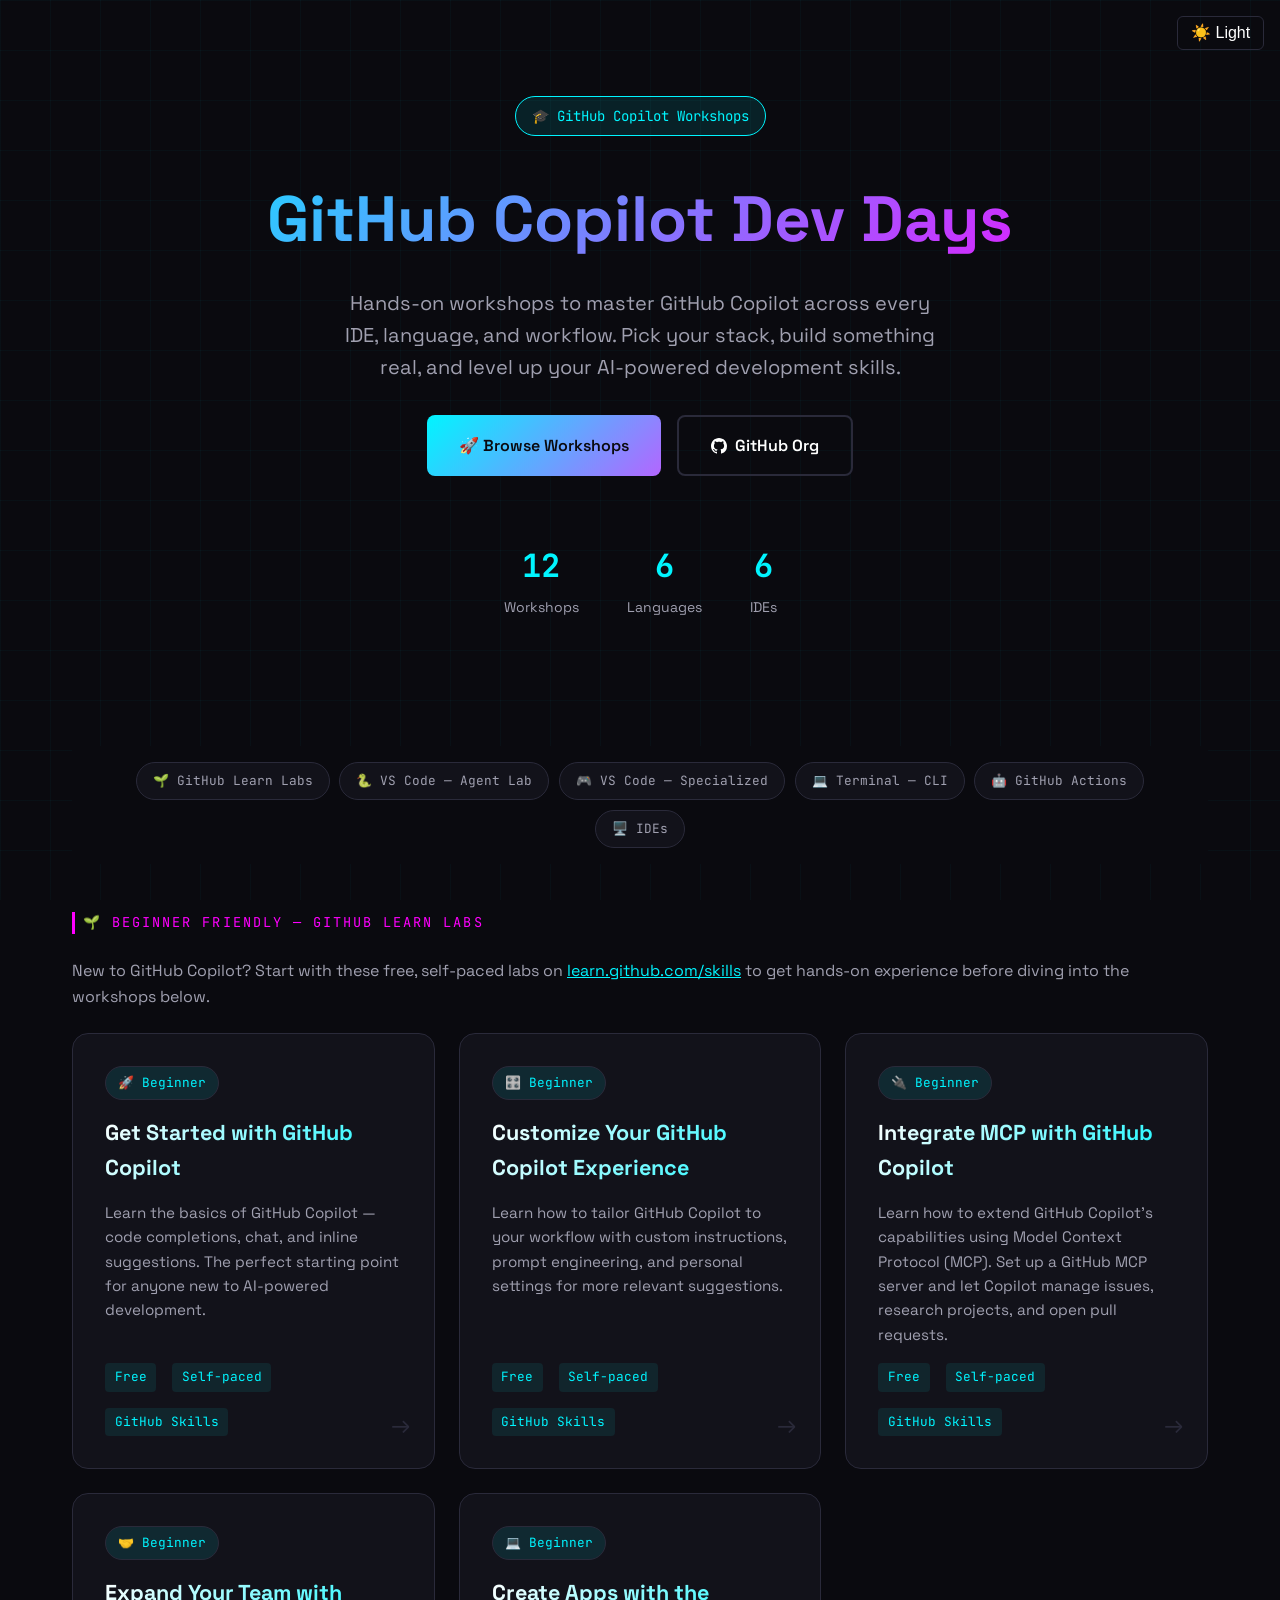
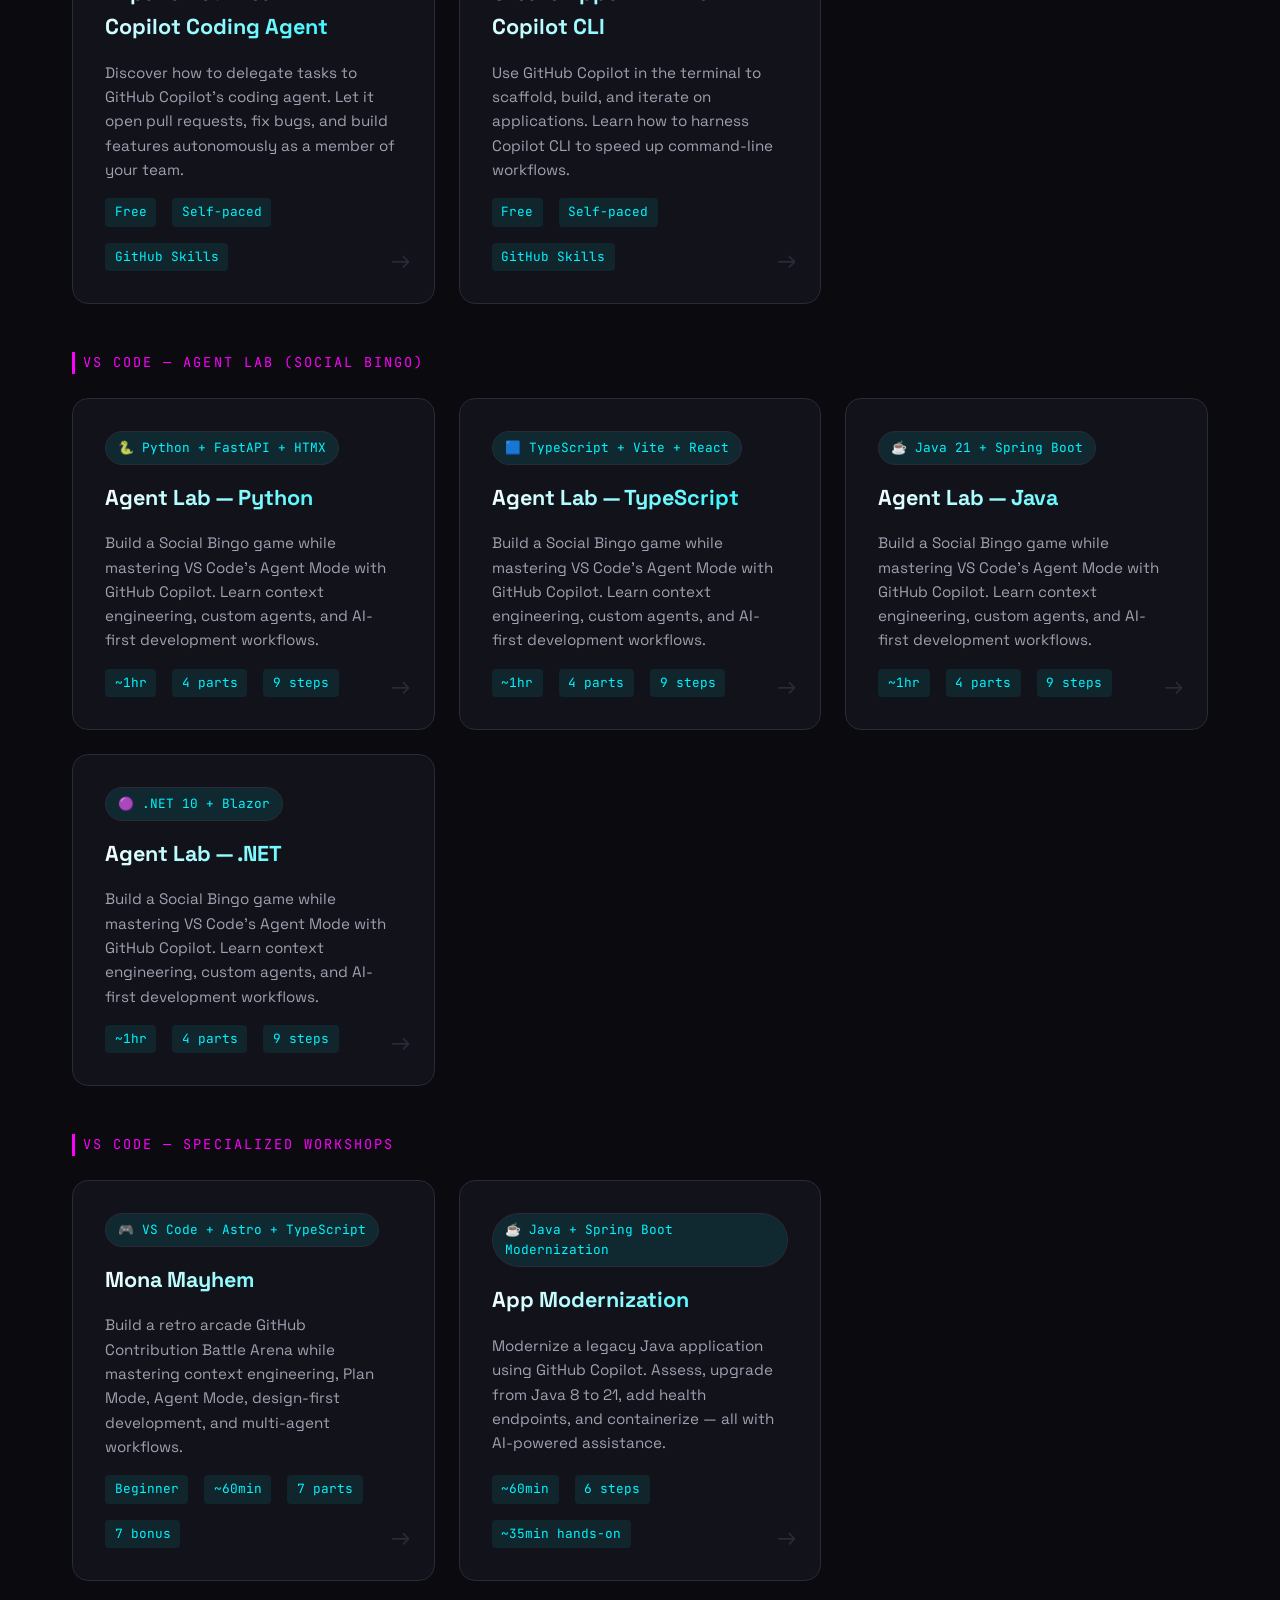
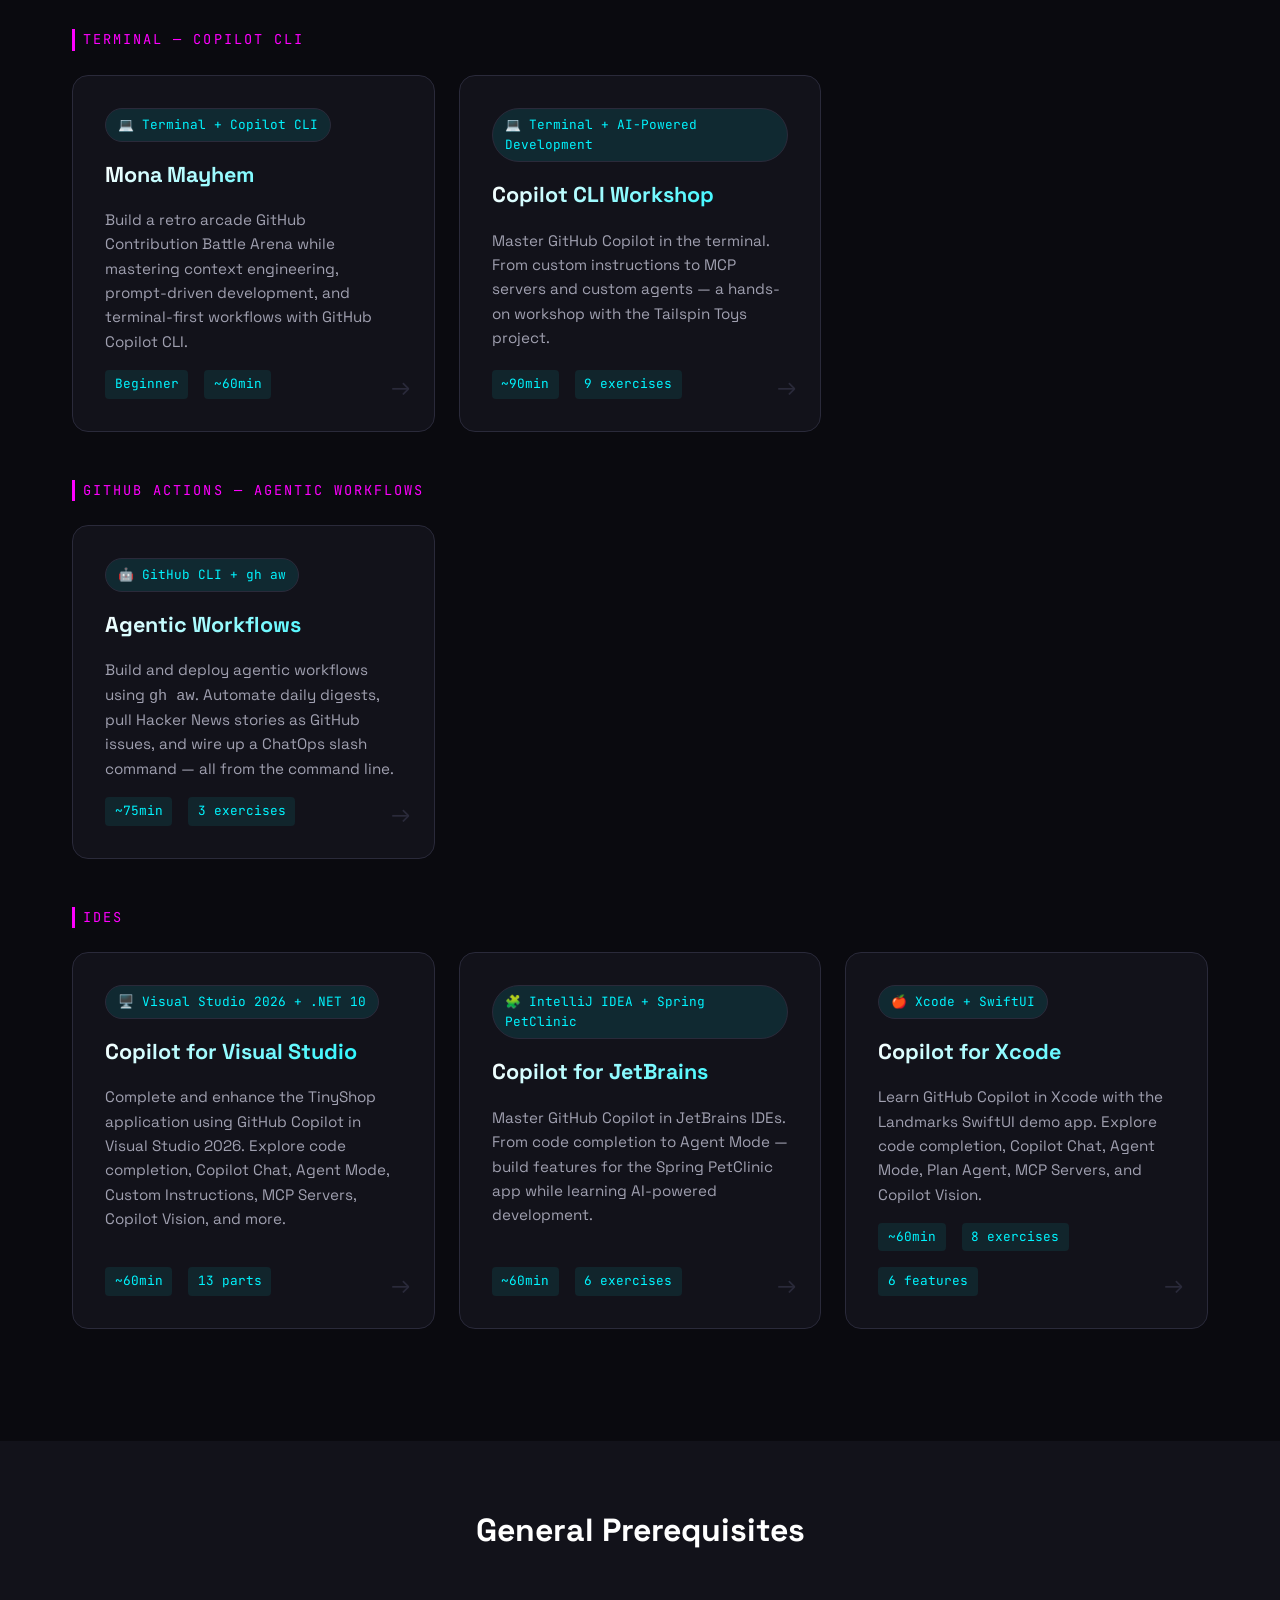
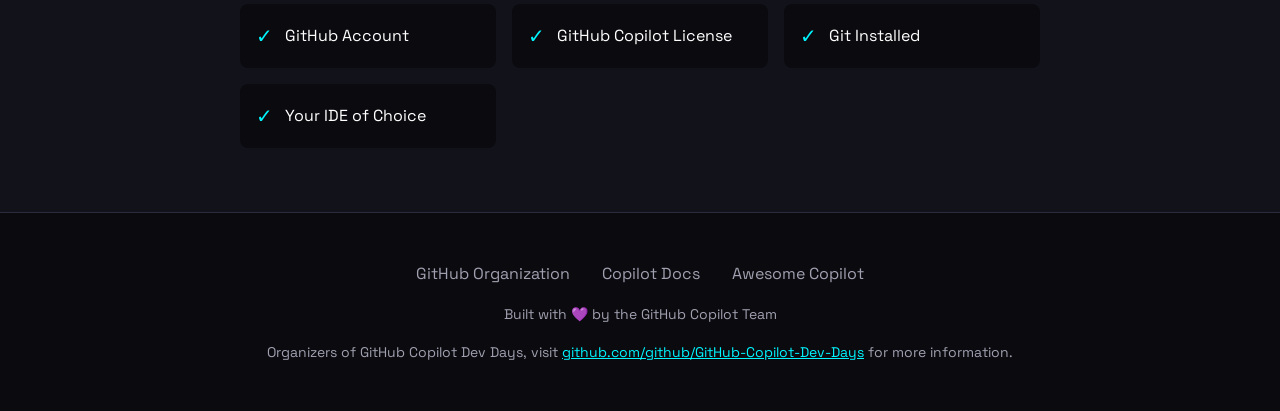
==== index.html @ 046ec4cb "Fix workshop count for Mona Mayhem CLI Co-authored-by: jamesmontemagno <1676321+jamesmontemagno@user" ====
<!DOCTYPE html>
<html lang="en">
<head>
    <!-- Google tag (gtag.js) -->
    <script async src="https://www.googletagmanager.com/gtag/js?id=G-LSC44NDPLQ"></script>
    <script>
      window.dataLayer = window.dataLayer || [];
      function gtag(){dataLayer.push(arguments);}
      gtag('js', new Date());
      gtag('config', 'G-LSC44NDPLQ');
    </script>
    <meta charset="UTF-8">
    <meta name="viewport" content="width=device-width, initial-scale=1.0">
    <title>GitHub Copilot Dev Days</title>
    <link rel="preconnect" href="https://fonts.googleapis.com">
    <link href="https://fonts.googleapis.com/css2?family=Space+Grotesk:wght@400;500;600;700&family=JetBrains+Mono:wght@400;600&display=swap" rel="stylesheet">
    <link rel="stylesheet" href="styles.css">
    <link rel="stylesheet" href="light-theme.css">
    <script src="theme-toggle.js"></script>
    <style>
        .workshop-grid { display: grid; grid-template-columns: repeat(auto-fill, minmax(340px, 1fr)); gap: 1.5rem; max-width: 1200px; margin: 0 auto; }
        .workshop-card { background: var(--bg-card); border: 1px solid var(--border-color); border-radius: 16px; padding: 2rem; text-decoration: none; color: inherit; transition: all 0.3s ease; display: flex; flex-direction: column; gap: 1rem; position: relative; overflow: hidden; }
        .workshop-card:hover { border-color: var(--neon-magenta); transform: translateY(-6px); box-shadow: 0 20px 60px rgba(255,0,255,0.15); }
        .workshop-card::before { content: ''; position: absolute; top: 0; left: 0; right: 0; height: 3px; background: linear-gradient(90deg, var(--neon-cyan), var(--neon-magenta)); opacity: 0; transition: opacity 0.3s ease; }
        .workshop-card:hover::before { opacity: 1; }
        .card-badge { display: inline-block; padding: 0.35rem 0.75rem; background: rgba(0,245,255,0.1); border: 1px solid var(--border-color); border-radius: 50px; font-size: 0.8rem; color: var(--neon-cyan); font-family: 'JetBrains Mono', monospace; width: fit-content; }
        .card-title { font-size: 1.35rem; font-weight: 700; background: linear-gradient(135deg, var(--text-primary), var(--neon-cyan)); -webkit-background-clip: text; -webkit-text-fill-color: transparent; background-clip: text; }
        .card-desc { color: var(--text-secondary); font-size: 0.95rem; line-height: 1.6; flex: 1; }
        .card-meta { display: flex; gap: 1rem; flex-wrap: wrap; margin-top: auto; }
        .card-tag { font-family: 'JetBrains Mono', monospace; font-size: 0.8rem; color: var(--neon-cyan); padding: 0.25rem 0.6rem; background: rgba(0,245,255,0.08); border-radius: 4px; }
        .card-arrow { position: absolute; bottom: 1.5rem; right: 1.5rem; font-size: 1.5rem; color: var(--border-color); transition: all 0.3s ease; }
        .workshop-card:hover .card-arrow { color: var(--neon-magenta); transform: translateX(4px); }
        .section-subtitle { text-align: center; color: var(--text-secondary); max-width: 700px; margin: -1.5rem auto 3rem; font-size: 1.1rem; }
        .category-label { font-size: 0.85rem; text-transform: uppercase; letter-spacing: 0.15em; color: var(--neon-magenta); font-family: 'JetBrains Mono', monospace; margin-bottom: 1.5rem; padding-left: 0.5rem; border-left: 3px solid var(--neon-magenta); }
        .category-section { margin-bottom: 3rem; scroll-margin-top: 5rem; }
        .learn-labs-intro { text-align: left; margin: 0 0 1.5rem; color: var(--text-secondary); font-size: 1rem; line-height: 1.6; }
        .category-nav { display: flex; flex-wrap: wrap; justify-content: center; gap: 0.6rem; max-width: 1200px; margin: 0 auto 3rem; padding: 0 2rem; position: sticky; top: 0; z-index: 100; background: var(--bg-dark); padding-top: 1rem; padding-bottom: 1rem; }
        [data-theme="light"] .category-nav { background: var(--bg-dark); }
        .category-pill { display: inline-flex; align-items: center; gap: 0.4rem; padding: 0.5rem 1rem; background: var(--bg-card); border: 1px solid var(--border-color); border-radius: 50px; color: var(--text-secondary); font-family: 'JetBrains Mono', monospace; font-size: 0.8rem; text-decoration: none; transition: all 0.3s ease; cursor: pointer; white-space: nowrap; }
        .category-pill:hover, .category-pill.active { border-color: var(--neon-cyan); color: var(--neon-cyan); background: rgba(0,245,255,0.08); }
        @media (max-width: 768px) { .category-nav { gap: 0.4rem; } .category-pill { font-size: 0.7rem; padding: 0.4rem 0.75rem; } }
        .org-link { display: inline-flex; align-items: center; gap: 0.5rem; color: var(--text-secondary); text-decoration: none; font-size: 0.9rem; transition: color 0.3s ease; }
        .org-link:hover { color: var(--neon-cyan); }
        .org-link svg { width: 20px; height: 20px; fill: currentColor; }
        @media (max-width: 768px) {
            .workshop-grid { grid-template-columns: 1fr; }
        }
    </style>
</head>
<body>
    <div style="position:fixed;top:1rem;right:1rem;z-index:1000;">
        <button class="theme-toggle" onclick="toggleTheme()">☀️ Light</button>
    </div>

    <section class="hero">
        <div class="container">
            <div class="hero-badge">🎓 GitHub Copilot Workshops</div>
            <h1>GitHub Copilot Dev Days</h1>
            <p class="hero-subtitle">Hands-on workshops to master GitHub Copilot across every IDE, language, and workflow. Pick your stack, build something real, and level up your AI-powered development skills.</p>
            <div class="hero-cta">
                <a href="#workshops" class="btn btn-primary">🚀 Browse Workshops</a>
                <a href="https://github.com/copilot-dev-days" class="btn btn-secondary" target="_blank">
                    <svg width="16" height="16" viewBox="0 0 16 16" fill="currentColor"><path d="M8 0C3.58 0 0 3.58 0 8c0 3.54 2.29 6.53 5.47 7.59.4.07.55-.17.55-.38 0-.19-.01-.82-.01-1.49-2.01.37-2.53-.49-2.69-.94-.09-.23-.48-.94-.82-1.13-.28-.15-.68-.52-.01-.53.63-.01 1.08.58 1.23.82.72 1.21 1.87.87 2.33.66.07-.52.28-.87.51-1.07-1.78-.2-3.64-.89-3.64-3.95 0-.87.31-1.59.82-2.15-.08-.2-.36-1.02.08-2.12 0 0 .67-.21 2.2.82.64-.18 1.32-.27 2-.27.68 0 1.36.09 2 .27 1.53-1.04 2.2-.82 2.2-.82.44 1.1.16 1.92.08 2.12.51.56.82 1.27.82 2.15 0 3.07-1.87 3.75-3.65 3.95.29.25.54.73.54 1.48 0 1.07-.01 1.93-.01 2.2 0 .21.15.46.55.38A8.013 8.013 0 0016 8c0-4.42-3.58-8-8-8z"/></svg>
                    GitHub Org
                </a>
            </div>
            <div class="stats">
                <div class="stat">
                    <div class="stat-value">12</div>
                    <div class="stat-label">Workshops</div>
                </div>
                <div class="stat">
                    <div class="stat-value">6</div>
                    <div class="stat-label">Languages</div>
                </div>
                <div class="stat">
                    <div class="stat-value">6</div>
                    <div class="stat-label">IDEs</div>
                </div>
            </div>
        </div>
    </section>

    <section class="features" id="workshops">
        <div class="container">
            <nav class="category-nav" aria-label="Workshop categories">
                <a href="#cat-learn-labs" class="category-pill">🌱 GitHub Learn Labs</a>
                <a href="#cat-agent-lab" class="category-pill">🐍 VS Code — Agent Lab</a>
                <a href="#cat-specialized" class="category-pill">🎮 VS Code — Specialized</a>
                <a href="#cat-terminal" class="category-pill">💻 Terminal — CLI</a>
                <a href="#cat-actions" class="category-pill">🤖 GitHub Actions</a>
                <a href="#cat-ides" class="category-pill">🖥️ IDEs</a>
            </nav>

            <div class="category-section" id="cat-learn-labs">
                <div class="category-label">🌱 Beginner Friendly — GitHub Learn Labs</div>
                <p class="learn-labs-intro">New to GitHub Copilot? Start with these free, self-paced labs on <a href="https://learn.github.com/skills" target="_blank" style="color:var(--neon-cyan);">learn.github.com/skills</a> to get hands-on experience before diving into the workshops below.</p>
                <div class="workshop-grid">
                    <a href="https://github.com/skills/getting-started-with-github-copilot" class="workshop-card" target="_blank">
                        <span class="card-badge">🚀 Beginner</span>
                        <div class="card-title">Get Started with GitHub Copilot</div>
                        <p class="card-desc">Learn the basics of GitHub Copilot — code completions, chat, and inline suggestions. The perfect starting point for anyone new to AI-powered development.</p>
                        <div class="card-meta">
                            <span class="card-tag">Free</span>
                            <span class="card-tag">Self-paced</span>
                            <span class="card-tag">GitHub Skills</span>
                        </div>
                        <span class="card-arrow">→</span>
                    </a>
                    <a href="https://github.com/skills/customize-your-github-copilot-experience" class="workshop-card" target="_blank">
                        <span class="card-badge">🎛️ Beginner</span>
                        <div class="card-title">Customize Your GitHub Copilot Experience</div>
                        <p class="card-desc">Learn how to tailor GitHub Copilot to your workflow with custom instructions, prompt engineering, and personal settings for more relevant suggestions.</p>
                        <div class="card-meta">
                            <span class="card-tag">Free</span>
                            <span class="card-tag">Self-paced</span>
                            <span class="card-tag">GitHub Skills</span>
                        </div>
                        <span class="card-arrow">→</span>
                    </a>
                    <a href="https://github.com/skills/integrate-mcp-with-copilot" class="workshop-card" target="_blank">
                        <span class="card-badge">🔌 Beginner</span>
                        <div class="card-title">Integrate MCP with GitHub Copilot</div>
                        <p class="card-desc">Learn how to extend GitHub Copilot's capabilities using Model Context Protocol (MCP). Set up a GitHub MCP server and let Copilot manage issues, research projects, and open pull requests.</p>
                        <div class="card-meta">
                            <span class="card-tag">Free</span>
                            <span class="card-tag">Self-paced</span>
                            <span class="card-tag">GitHub Skills</span>
                        </div>
                        <span class="card-arrow">→</span>
                    </a>
                    <a href="https://github.com/skills/expand-your-team-with-copilot" class="workshop-card" target="_blank">
                        <span class="card-badge">🤝 Beginner</span>
                        <div class="card-title">Expand Your Team with Copilot Coding Agent</div>
                        <p class="card-desc">Discover how to delegate tasks to GitHub Copilot's coding agent. Let it open pull requests, fix bugs, and build features autonomously as a member of your team.</p>
                        <div class="card-meta">
                            <span class="card-tag">Free</span>
                            <span class="card-tag">Self-paced</span>
                            <span class="card-tag">GitHub Skills</span>
                        </div>
                        <span class="card-arrow">→</span>
                    </a>
                    <a href="https://github.com/skills/create-applications-with-the-copilot-cli" class="workshop-card" target="_blank">
                        <span class="card-badge">💻 Beginner</span>
                        <div class="card-title">Create Apps with the Copilot CLI</div>
                        <p class="card-desc">Use GitHub Copilot in the terminal to scaffold, build, and iterate on applications. Learn how to harness Copilot CLI to speed up command-line workflows.</p>
                        <div class="card-meta">
                            <span class="card-tag">Free</span>
                            <span class="card-tag">Self-paced</span>
                            <span class="card-tag">GitHub Skills</span>
                        </div>
                        <span class="card-arrow">→</span>
                    </a>
                </div>
            </div>

            <div class="category-section" id="cat-agent-lab">
                <div class="category-label">VS Code — Agent Lab (Social Bingo)</div>
                <div class="workshop-grid">
                    <a href="https://copilot-dev-days.github.io/agent-lab-python/" class="workshop-card">
                        <span class="card-badge">🐍 Python + FastAPI + HTMX</span>
                        <div class="card-title">Agent Lab — Python</div>
                        <p class="card-desc">Build a Social Bingo game while mastering VS Code's Agent Mode with GitHub Copilot. Learn context engineering, custom agents, and AI-first development workflows.</p>
                        <div class="card-meta">
                            <span class="card-tag">~1hr</span>
                            <span class="card-tag">4 parts</span>
                            <span class="card-tag">9 steps</span>
                        </div>
                        <span class="card-arrow">→</span>
                    </a>
                    <a href="https://copilot-dev-days.github.io/agent-lab-typescript/" class="workshop-card">
                        <span class="card-badge">🟦 TypeScript + Vite + React</span>
                        <div class="card-title">Agent Lab — TypeScript</div>
                        <p class="card-desc">Build a Social Bingo game while mastering VS Code's Agent Mode with GitHub Copilot. Learn context engineering, custom agents, and AI-first development workflows.</p>
                        <div class="card-meta">
                            <span class="card-tag">~1hr</span>
                            <span class="card-tag">4 parts</span>
                            <span class="card-tag">9 steps</span>
                        </div>
                        <span class="card-arrow">→</span>
                    </a>
                    <a href="https://copilot-dev-days.github.io/agent-lab-java/" class="workshop-card">
                        <span class="card-badge">☕ Java 21 + Spring Boot</span>
                        <div class="card-title">Agent Lab — Java</div>
                        <p class="card-desc">Build a Social Bingo game while mastering VS Code's Agent Mode with GitHub Copilot. Learn context engineering, custom agents, and AI-first development workflows.</p>
                        <div class="card-meta">
                            <span class="card-tag">~1hr</span>
                            <span class="card-tag">4 parts</span>
                            <span class="card-tag">9 steps</span>
                        </div>
                        <span class="card-arrow">→</span>
                    </a>
                    <a href="https://copilot-dev-days.github.io/agent-lab-dotnet/" class="workshop-card">
                        <span class="card-badge">🟣 .NET 10 + Blazor</span>
                        <div class="card-title">Agent Lab — .NET</div>
                        <p class="card-desc">Build a Social Bingo game while mastering VS Code's Agent Mode with GitHub Copilot. Learn context engineering, custom agents, and AI-first development workflows.</p>
                        <div class="card-meta">
                            <span class="card-tag">~1hr</span>
                            <span class="card-tag">4 parts</span>
                            <span class="card-tag">9 steps</span>
                        </div>
                        <span class="card-arrow">→</span>
                    </a>
                </div>
            </div>

            <div class="category-section" id="cat-specialized">
                <div class="category-label">VS Code — Specialized Workshops</div>
                <div class="workshop-grid">
                    <a href="https://copilot-dev-days.github.io/mona-mayhem/?track=vscode" class="workshop-card">
                        <span class="card-badge">🎮 VS Code + Astro + TypeScript</span>
                        <div class="card-title">Mona Mayhem</div>
                        <p class="card-desc">Build a retro arcade GitHub Contribution Battle Arena while mastering context engineering, Plan Mode, Agent Mode, design-first development, and multi-agent workflows.</p>
                        <div class="card-meta">
                            <span class="card-tag">Beginner</span>
                            <span class="card-tag">~60min</span>
                            <span class="card-tag">7 parts</span>
                            <span class="card-tag">7 bonus</span>
                        </div>
                        <span class="card-arrow">→</span>
                    </a>
                    <a href="https://copilot-dev-days.github.io/appmod-workshop-java/" class="workshop-card">
                        <span class="card-badge">☕ Java + Spring Boot Modernization</span>
                        <div class="card-title">App Modernization</div>
                        <p class="card-desc">Modernize a legacy Java application using GitHub Copilot. Assess, upgrade from Java 8 to 21, add health endpoints, and containerize — all with AI-powered assistance.</p>
                        <div class="card-meta">
                            <span class="card-tag">~60min</span>
                            <span class="card-tag">6 steps</span>
                            <span class="card-tag">~35min hands-on</span>
                        </div>
                        <span class="card-arrow">→</span>
                    </a>
                </div>
            </div>

            <div class="category-section" id="cat-terminal">
                <div class="category-label">Terminal — Copilot CLI</div>
                <div class="workshop-grid">
                    <a href="https://copilot-dev-days.github.io/mona-mayhem/?track=cli" class="workshop-card">
                        <span class="card-badge">💻 Terminal + Copilot CLI</span>
                        <div class="card-title">Mona Mayhem</div>
                        <p class="card-desc">Build a retro arcade GitHub Contribution Battle Arena while mastering context engineering, prompt-driven development, and terminal-first workflows with GitHub Copilot CLI.</p>
                        <div class="card-meta">
                            <span class="card-tag">Beginner</span>
                            <span class="card-tag">~60min</span>
                        </div>
                        <span class="card-arrow">→</span>
                    </a>
                    <a href="https://copilot-dev-days.github.io/tailspin-toys-workshop/" class="workshop-card">
                        <span class="card-badge">💻 Terminal + AI-Powered Development</span>
                        <div class="card-title">Copilot CLI Workshop</div>
                        <p class="card-desc">Master GitHub Copilot in the terminal. From custom instructions to MCP servers and custom agents — a hands-on workshop with the Tailspin Toys project.</p>
                        <div class="card-meta">
                            <span class="card-tag">~90min</span>
                            <span class="card-tag">9 exercises</span>
                        </div>
                        <span class="card-arrow">→</span>
                    </a>
                </div>
            </div>

            <div class="category-section" id="cat-actions">
                <div class="category-label">GitHub Actions — Agentic Workflows</div>
                <div class="workshop-grid">
                    <a href="https://copilot-dev-days.github.io/agentic-workflows-workshop/" class="workshop-card">
                        <span class="card-badge">🤖 GitHub CLI + gh aw</span>
                        <div class="card-title">Agentic Workflows</div>
                        <p class="card-desc">Build and deploy agentic workflows using <code>gh aw</code>. Automate daily digests, pull Hacker News stories as GitHub issues, and wire up a ChatOps slash command — all from the command line.</p>
                        <div class="card-meta">
                            <span class="card-tag">~75min</span>
                            <span class="card-tag">3 exercises</span>
                        </div>
                        <span class="card-arrow">→</span>
                    </a>
                </div>
            </div>

            <div class="category-section" id="cat-ides">
                <div class="category-label">IDEs</div>
                <div class="workshop-grid">
                    <a href="https://dotnet-presentations.github.io/visual-studio-github-copilot-lab/" class="workshop-card">
                        <span class="card-badge">🖥️ Visual Studio 2026 + .NET 10</span>
                        <div class="card-title">Copilot for Visual Studio</div>
                        <p class="card-desc">Complete and enhance the TinyShop application using GitHub Copilot in Visual Studio 2026. Explore code completion, Copilot Chat, Agent Mode, Custom Instructions, MCP Servers, Copilot Vision, and more.</p>
                        <div class="card-meta">
                            <span class="card-tag">~60min</span>
                            <span class="card-tag">13 parts</span>
                        </div>
                        <span class="card-arrow">→</span>
                    </a>
                    <a href="https://copilot-dev-days.github.io/jetbrains-workshop/" class="workshop-card">
                        <span class="card-badge">🧩 IntelliJ IDEA + Spring PetClinic</span>
                        <div class="card-title">Copilot for JetBrains</div>
                        <p class="card-desc">Master GitHub Copilot in JetBrains IDEs. From code completion to Agent Mode — build features for the Spring PetClinic app while learning AI-powered development.</p>
                        <div class="card-meta">
                            <span class="card-tag">~60min</span>
                            <span class="card-tag">6 exercises</span>
                        </div>
                        <span class="card-arrow">→</span>
                    </a>
                    <a href="https://copilot-dev-days.github.io/xcode-workshop/" class="workshop-card">
                        <span class="card-badge">🍎 Xcode + SwiftUI</span>
                        <div class="card-title">Copilot for Xcode</div>
                        <p class="card-desc">Learn GitHub Copilot in Xcode with the Landmarks SwiftUI demo app. Explore code completion, Copilot Chat, Agent Mode, Plan Agent, MCP Servers, and Copilot Vision.</p>
                        <div class="card-meta">
                            <span class="card-tag">~60min</span>
                            <span class="card-tag">8 exercises</span>
                            <span class="card-tag">6 features</span>
                        </div>
                        <span class="card-arrow">→</span>
                    </a>
                </div>
            </div>
        </div>
    </section>

    <section class="prereqs">
        <div class="container">
            <h2 class="section-title">General Prerequisites</h2>
            <div class="prereqs-grid">
                <div class="prereq-item">
                    <span class="prereq-check">✓</span>
                    <span>GitHub Account</span>
                </div>
                <div class="prereq-item">
                    <span class="prereq-check">✓</span>
                    <span>GitHub Copilot License</span>
                </div>
                <div class="prereq-item">
                    <span class="prereq-check">✓</span>
                    <span>Git Installed</span>
                </div>
                <div class="prereq-item">
                    <span class="prereq-check">✓</span>
                    <span>Your IDE of Choice</span>
                </div>
            </div>
        </div>
    </section>

    <footer>
        <div class="container">
            <div class="footer-links">
                <a href="https://github.com/copilot-dev-days" target="_blank">GitHub Organization</a>
                <a href="https://docs.github.com/en/copilot" target="_blank">Copilot Docs</a>
                <a href="https://github.com/github/awesome-copilot" target="_blank">Awesome Copilot</a>
            </div>
            <p class="footer-credit">Built with 💜 by the GitHub Copilot Team</p>
            <p class="footer-credit" style="margin-top: 1rem;">Organizers of GitHub Copilot Dev Days, visit <a href="https://github.com/github/GitHub-Copilot-Dev-Days/" target="_blank" style="color: var(--neon-cyan);">github.com/github/GitHub-Copilot-Dev-Days</a> for more information.</p>
        </div>
    </footer>
    <script>
        document.querySelectorAll('.category-pill').forEach(pill => {
            pill.addEventListener('click', e => {
                e.preventDefault();
                const target = document.querySelector(pill.getAttribute('href'));
                if (target) target.scrollIntoView({ behavior: 'smooth' });
            });
        });
        const pills = document.querySelectorAll('.category-pill');
        const sections = document.querySelectorAll('.category-section[id]');
        window.addEventListener('scroll', () => {
            let current = '';
            sections.forEach(s => { if (window.scrollY >= s.offsetTop - 120) current = s.id; });
            pills.forEach(p => p.classList.toggle('active', p.getAttribute('href') === '#' + current));
        });
    </script>
</body>
</html>
---- styles.css ----
:root {
    --bg-dark: #0a0a0f;
    --bg-card: #12121a;
    --neon-cyan: #00f5ff;
    --neon-magenta: #ff00ff;
    --neon-purple: #b366ff;
    --text-primary: #ffffff;
    --text-secondary: #a0a0b0;
    --border-color: #2a2a3a;
}
* { margin: 0; padding: 0; box-sizing: border-box; }
body { font-family: 'Space Grotesk', sans-serif; background: var(--bg-dark); color: var(--text-primary); line-height: 1.6; min-height: 100vh; }
body::before { content: ''; position: fixed; top: 0; left: 0; width: 100%; height: 100%; background: linear-gradient(90deg, rgba(0,245,255,0.03) 1px, transparent 1px), linear-gradient(rgba(0,245,255,0.03) 1px, transparent 1px); background-size: 50px 50px; pointer-events: none; z-index: -1; }
.container { max-width: 1200px; margin: 0 auto; padding: 0 2rem; }
.hero { padding: 6rem 0 4rem; text-align: center; position: relative; }
.hero-badge { display: inline-block; padding: 0.5rem 1rem; background: rgba(0,245,255,0.1); border: 1px solid var(--neon-cyan); border-radius: 50px; font-size: 0.875rem; color: var(--neon-cyan); margin-bottom: 2rem; font-family: 'JetBrains Mono', monospace; }
.hero h1 { font-size: clamp(2.5rem, 6vw, 4rem); font-weight: 700; margin-bottom: 1rem; background: linear-gradient(135deg, var(--neon-cyan), var(--neon-magenta)); -webkit-background-clip: text; -webkit-text-fill-color: transparent; background-clip: text; }
.hero-subtitle { font-size: 1.25rem; color: var(--text-secondary); max-width: 600px; margin: 0 auto 2rem; }
.hero-cta { display: flex; gap: 1rem; justify-content: center; flex-wrap: wrap; }
.btn { display: inline-flex; align-items: center; gap: 0.5rem; padding: 1rem 2rem; border-radius: 8px; font-weight: 600; text-decoration: none; transition: all 0.3s ease; font-size: 1rem; }
.btn-primary { background: linear-gradient(135deg, var(--neon-cyan), var(--neon-purple)); color: var(--bg-dark); }
.btn-primary:hover { transform: translateY(-2px); box-shadow: 0 10px 40px rgba(0,245,255,0.3); }
.btn-secondary { background: transparent; border: 2px solid var(--border-color); color: var(--text-primary); }
.btn-secondary:hover { border-color: var(--neon-cyan); color: var(--neon-cyan); }
.stats { display: flex; justify-content: center; gap: 3rem; margin-top: 4rem; flex-wrap: wrap; }
.stat { text-align: center; }
.stat-value { font-size: 2rem; font-weight: 700; color: var(--neon-cyan); font-family: 'JetBrains Mono', monospace; }
.stat-label { font-size: 0.875rem; color: var(--text-secondary); margin-top: 0.25rem; }
.features { padding: 4rem 0; }
.section-title { font-size: 2rem; text-align: center; margin-bottom: 3rem; }
.features-grid { display: grid; grid-template-columns: repeat(auto-fit, minmax(280px, 1fr)); gap: 1.5rem; }
.feature-card { background: var(--bg-card); border: 1px solid var(--border-color); border-radius: 12px; padding: 2rem; transition: all 0.3s ease; }
.feature-card:hover { border-color: var(--neon-cyan); transform: translateY(-4px); }
.feature-icon { font-size: 2.5rem; margin-bottom: 1rem; }
.feature-card h3 { font-size: 1.25rem; margin-bottom: 0.5rem; }
.feature-card p { color: var(--text-secondary); font-size: 0.95rem; }
.workshop { padding: 4rem 0; }
.parts-list { display: flex; flex-direction: column; gap: 1rem; max-width: 800px; margin: 0 auto; }
.part-card { display: flex; align-items: center; gap: 1.5rem; background: var(--bg-card); border: 1px solid var(--border-color); border-radius: 12px; padding: 1.5rem; text-decoration: none; color: inherit; transition: all 0.3s ease; }
.part-card:hover { border-color: var(--neon-magenta); background: rgba(255,0,255,0.05); }
.part-number { width: 50px; height: 50px; display: flex; align-items: center; justify-content: center; background: linear-gradient(135deg, var(--neon-cyan), var(--neon-magenta)); border-radius: 12px; font-weight: 700; font-size: 1.25rem; color: var(--bg-dark); flex-shrink: 0; }
.part-content { flex: 1; }
.part-content h3 { font-size: 1.1rem; margin-bottom: 0.25rem; }
.part-content p { color: var(--text-secondary); font-size: 0.9rem; }
.part-time { font-family: 'JetBrains Mono', monospace; font-size: 0.875rem; color: var(--neon-cyan); padding: 0.25rem 0.75rem; background: rgba(0,245,255,0.1); border-radius: 50px; }
.prereqs { padding: 4rem 0; background: var(--bg-card); }
.prereqs-grid { display: grid; grid-template-columns: repeat(auto-fit, minmax(200px, 1fr)); gap: 1rem; max-width: 800px; margin: 0 auto; }
.prereq-item { display: flex; align-items: center; gap: 0.75rem; padding: 1rem; background: var(--bg-dark); border-radius: 8px; }
.prereq-check { color: var(--neon-cyan); font-size: 1.25rem; }
footer { padding: 3rem 0; text-align: center; border-top: 1px solid var(--border-color); }
.footer-links { display: flex; justify-content: center; gap: 2rem; margin-bottom: 1rem; flex-wrap: wrap; }
.footer-links a { color: var(--text-secondary); text-decoration: none; transition: color 0.3s ease; }
.footer-links a:hover { color: var(--neon-cyan); }
.footer-credit { color: var(--text-secondary); font-size: 0.875rem; }
@media (max-width: 768px) {
    .hero { padding: 4rem 0 3rem; }
    .stats { gap: 2rem; }
    .part-card { flex-direction: column; text-align: center; }
    .part-time { margin-top: 0.5rem; }
}
---- light-theme.css ----
html[data-theme="light"] {
    --bg-dark: #f5f5f7;
    --bg-card: #ffffff;
    --bg-code: #f0f0f5;
    --neon-cyan: #0077b6;
    --neon-magenta: #c2185b;
    --neon-purple: #7b1fa2;
    --text-primary: #1a1a2e;
    --text-secondary: #555570;
    --border-color: #d0d0dd;
    --success-green: #2e7d32;
    --warning-yellow: #f9a825;
}

html[data-theme="light"] body::before {
    background: linear-gradient(90deg, rgba(0,119,182,0.05) 1px, transparent 1px),
                linear-gradient(rgba(0,119,182,0.05) 1px, transparent 1px);
}

html[data-theme="light"] .hero::before {
    background: radial-gradient(ellipse at 50% 0%, rgba(0,119,182,0.15), transparent 70%);
}

html[data-theme="light"] .header {
    background: rgba(245,245,247,0.95);
}

html[data-theme="light"] code,
html[data-theme="light"] pre {
    background: var(--bg-code);
    color: #1a1a2e;
}

html[data-theme="light"] .btn-secondary {
    border-color: var(--border-color);
    color: var(--text-primary);
}

html[data-theme="light"] .btn-secondary:hover {
    background: rgba(0,119,182,0.1);
    border-color: var(--neon-cyan);
}

html[data-theme="light"] .card {
    box-shadow: 0 2px 8px rgba(0,0,0,0.08);
}

.theme-toggle {
    background: none;
    border: 1px solid var(--border-color);
    color: var(--text-primary);
    cursor: pointer;
    padding: 0.4rem 0.8rem;
    border-radius: 6px;
    font-size: 1rem;
    transition: all 0.3s ease;
    display: inline-flex;
    align-items: center;
    gap: 0.4rem;
}

.theme-toggle:hover {
    border-color: var(--neon-cyan);
    color: var(--neon-cyan);
}
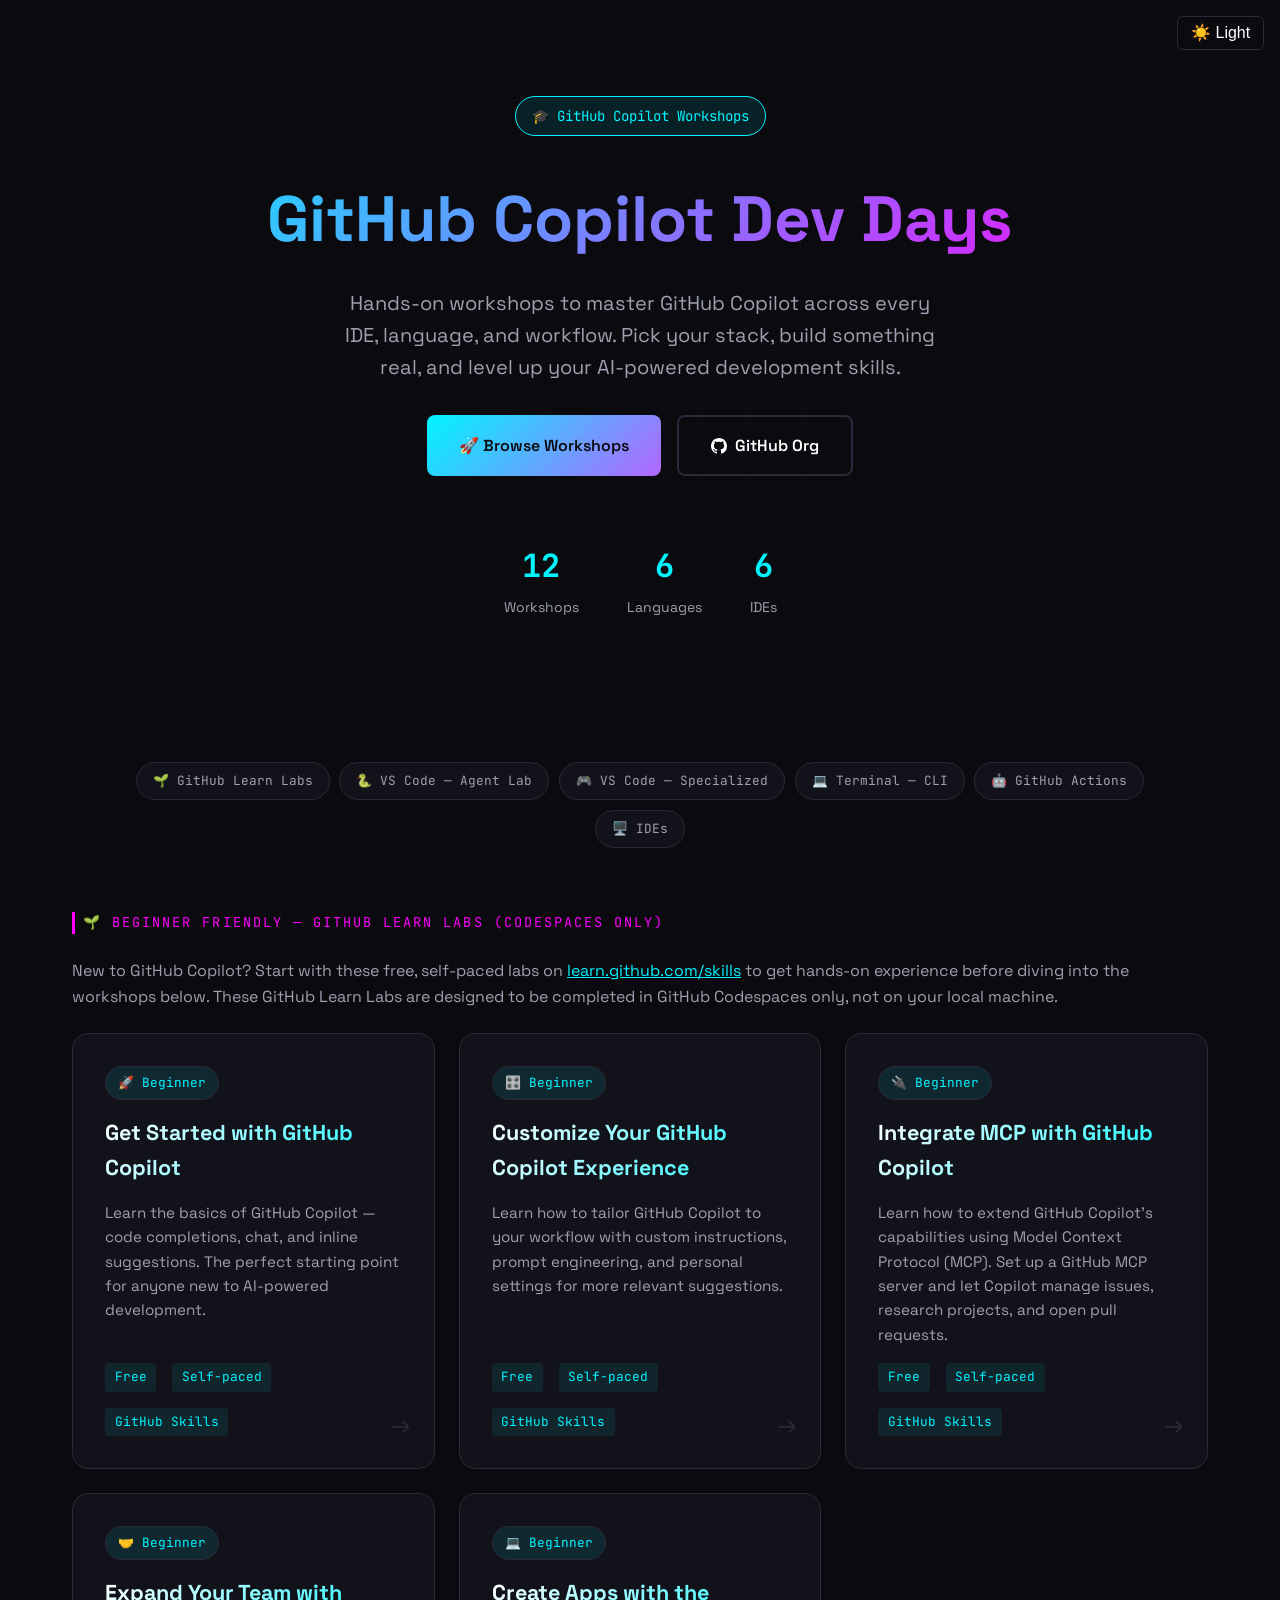
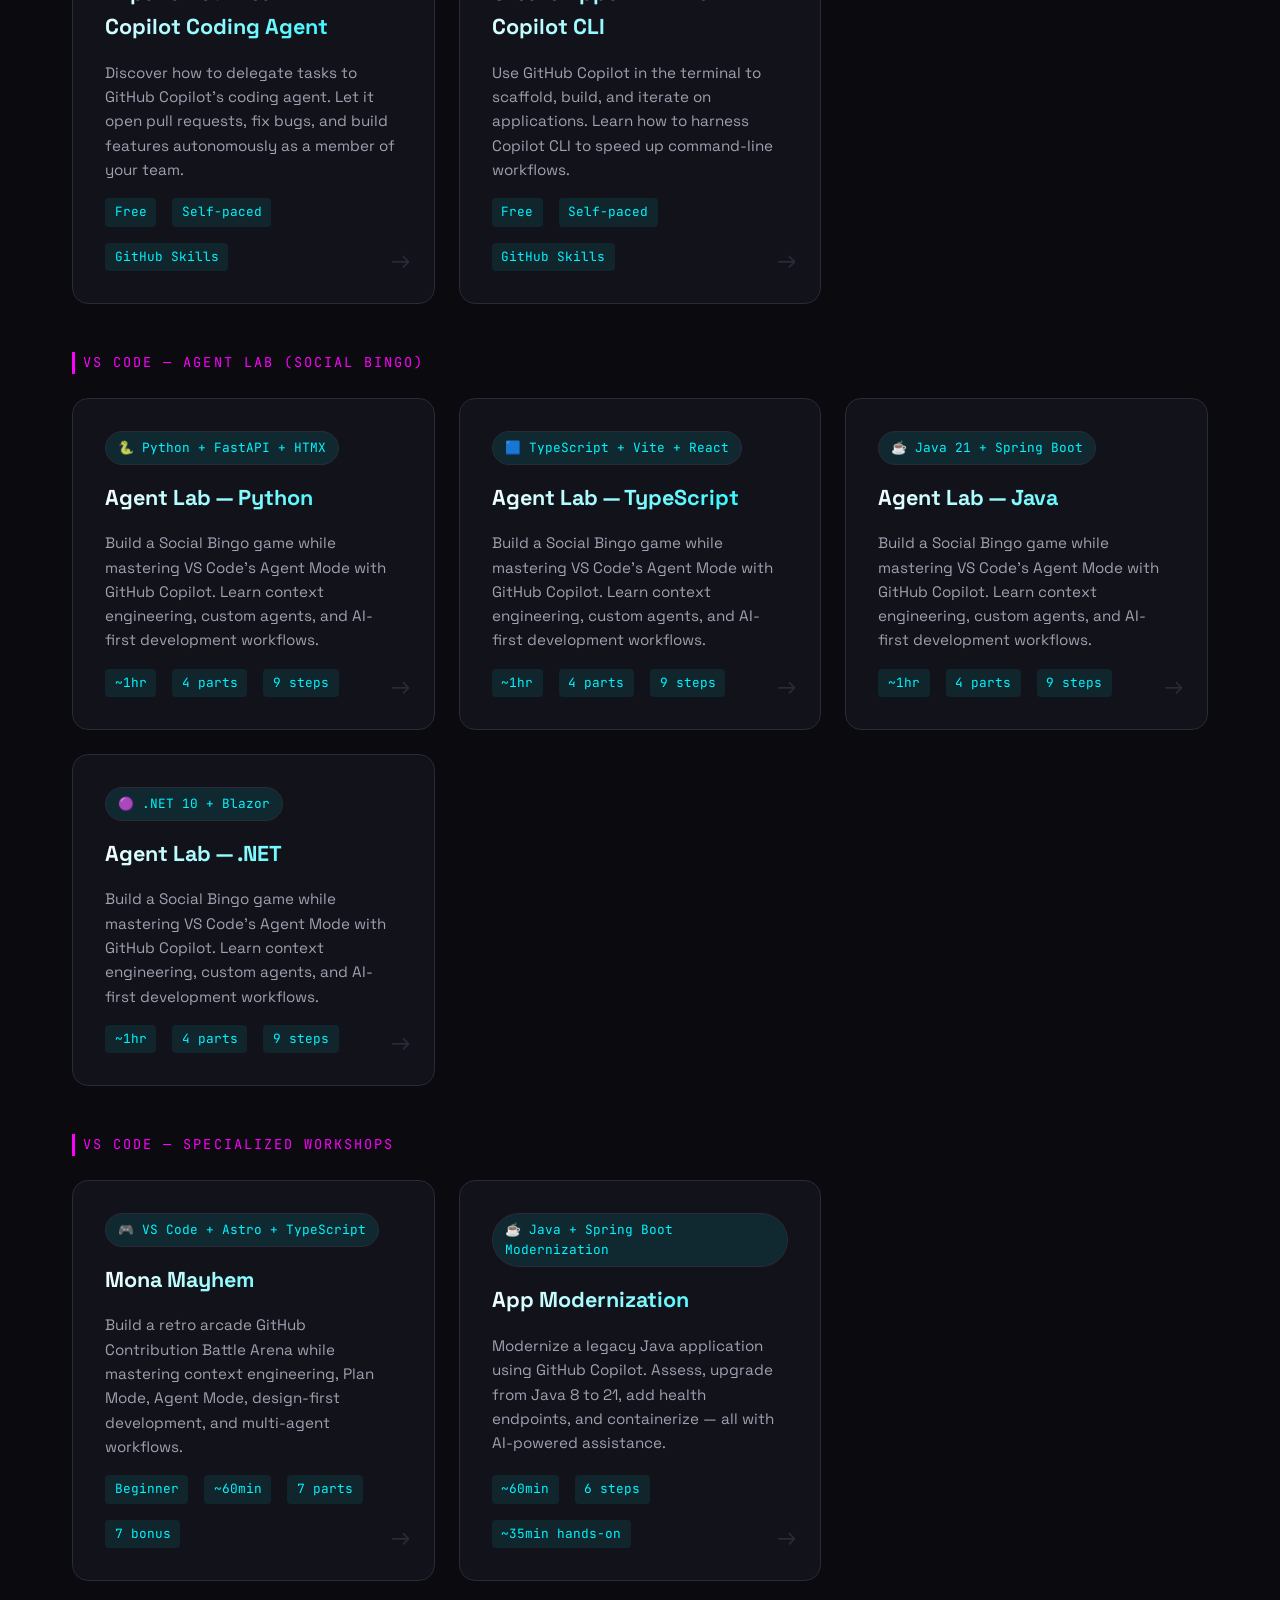
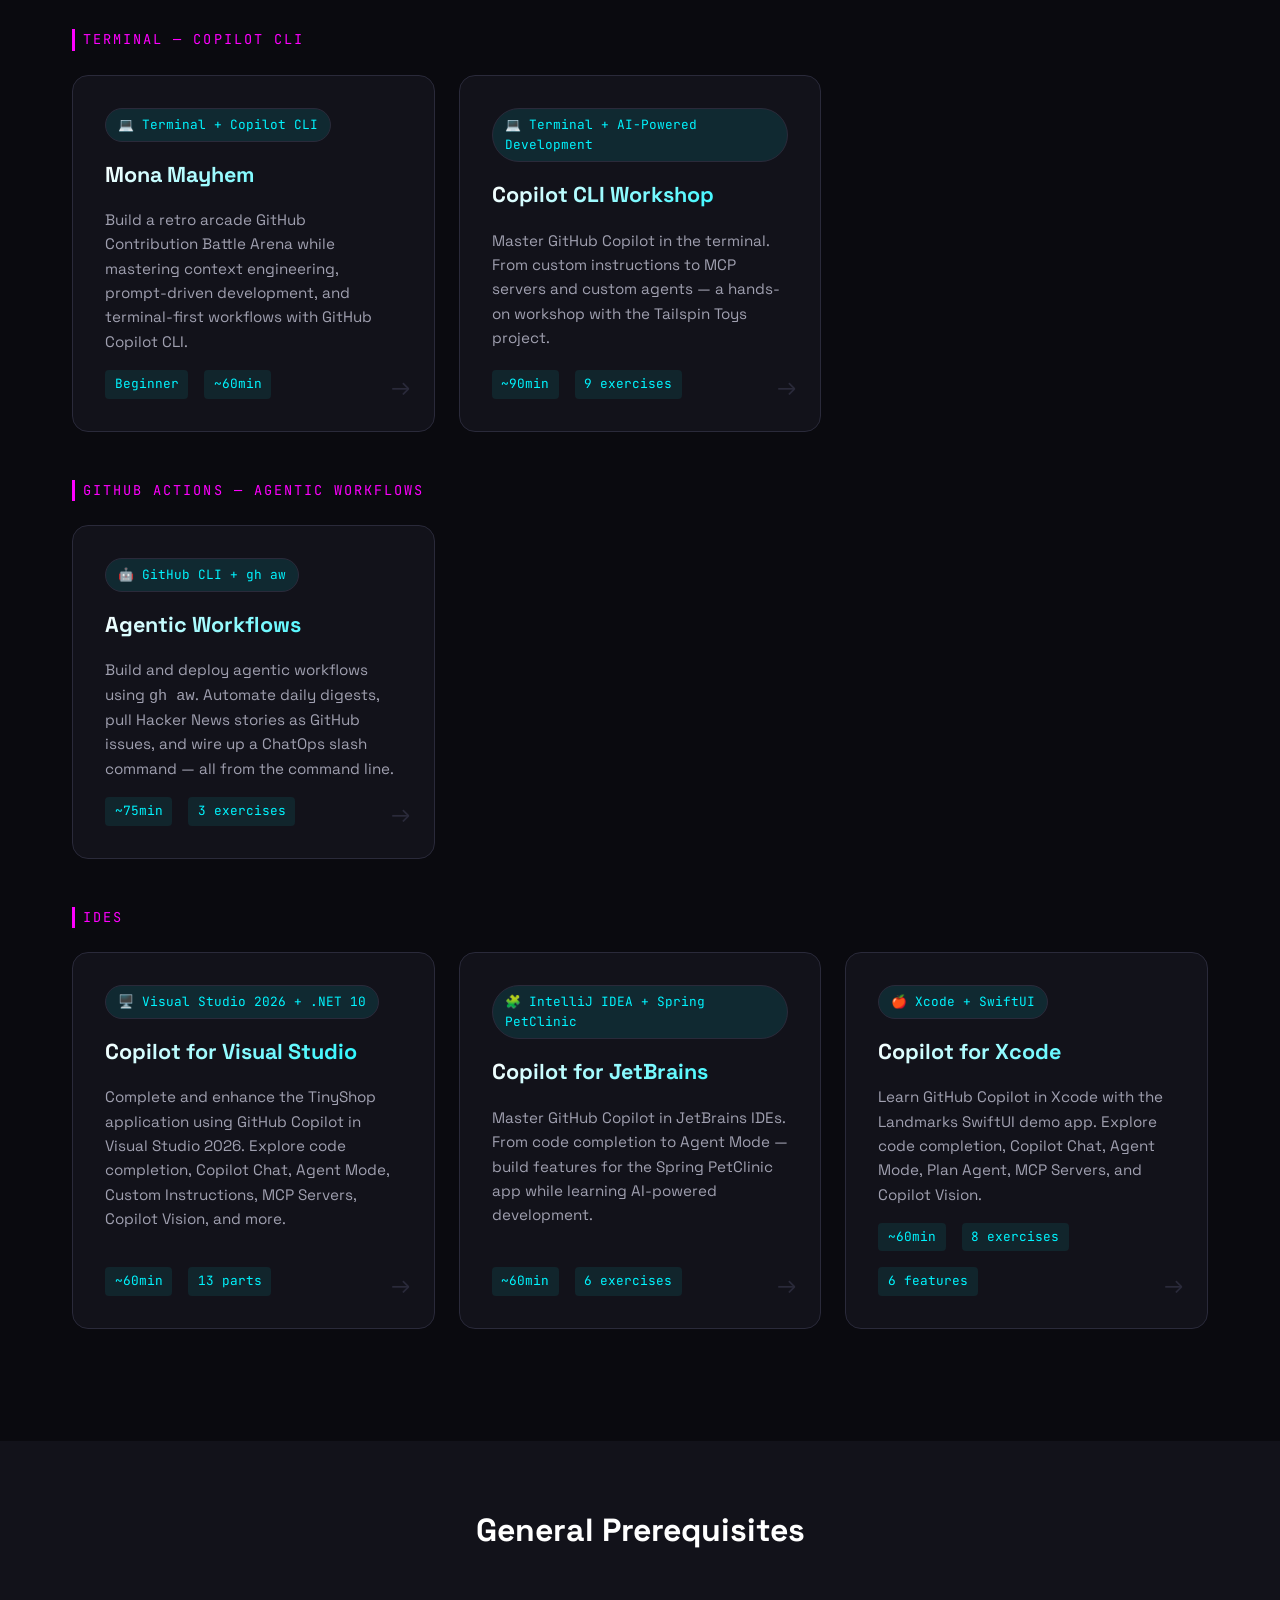
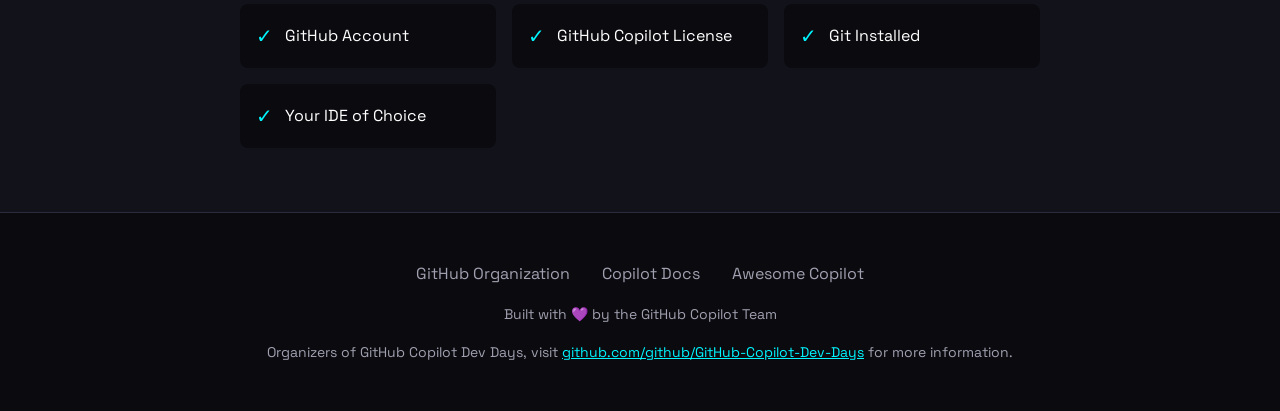
==== commit c0118ac5: "Clarify Learn Labs are Codespaces only Co-authored-by: jamesmontemagno <1676321+jamesmontemagno@user" ====
--- a/index.html
+++ b/index.html
@@ -93,8 +93,8 @@
             </nav>
 
             <div class="category-section" id="cat-learn-labs">
-                <div class="category-label">🌱 Beginner Friendly — GitHub Learn Labs</div>
-                <p class="learn-labs-intro">New to GitHub Copilot? Start with these free, self-paced labs on <a href="https://learn.github.com/skills" target="_blank" style="color:var(--neon-cyan);">learn.github.com/skills</a> to get hands-on experience before diving into the workshops below.</p>
+                <div class="category-label">🌱 Beginner Friendly — GitHub Learn Labs (Codespaces only)</div>
+                <p class="learn-labs-intro">New to GitHub Copilot? Start with these free, self-paced labs on <a href="https://learn.github.com/skills" target="_blank" style="color:var(--neon-cyan);">learn.github.com/skills</a> to get hands-on experience before diving into the workshops below. These GitHub Learn Labs are designed to be completed in GitHub Codespaces only, not on your local machine.</p>
                 <div class="workshop-grid">
                     <a href="https://github.com/skills/getting-started-with-github-copilot" class="workshop-card" target="_blank">
                         <span class="card-badge">🚀 Beginner</span>
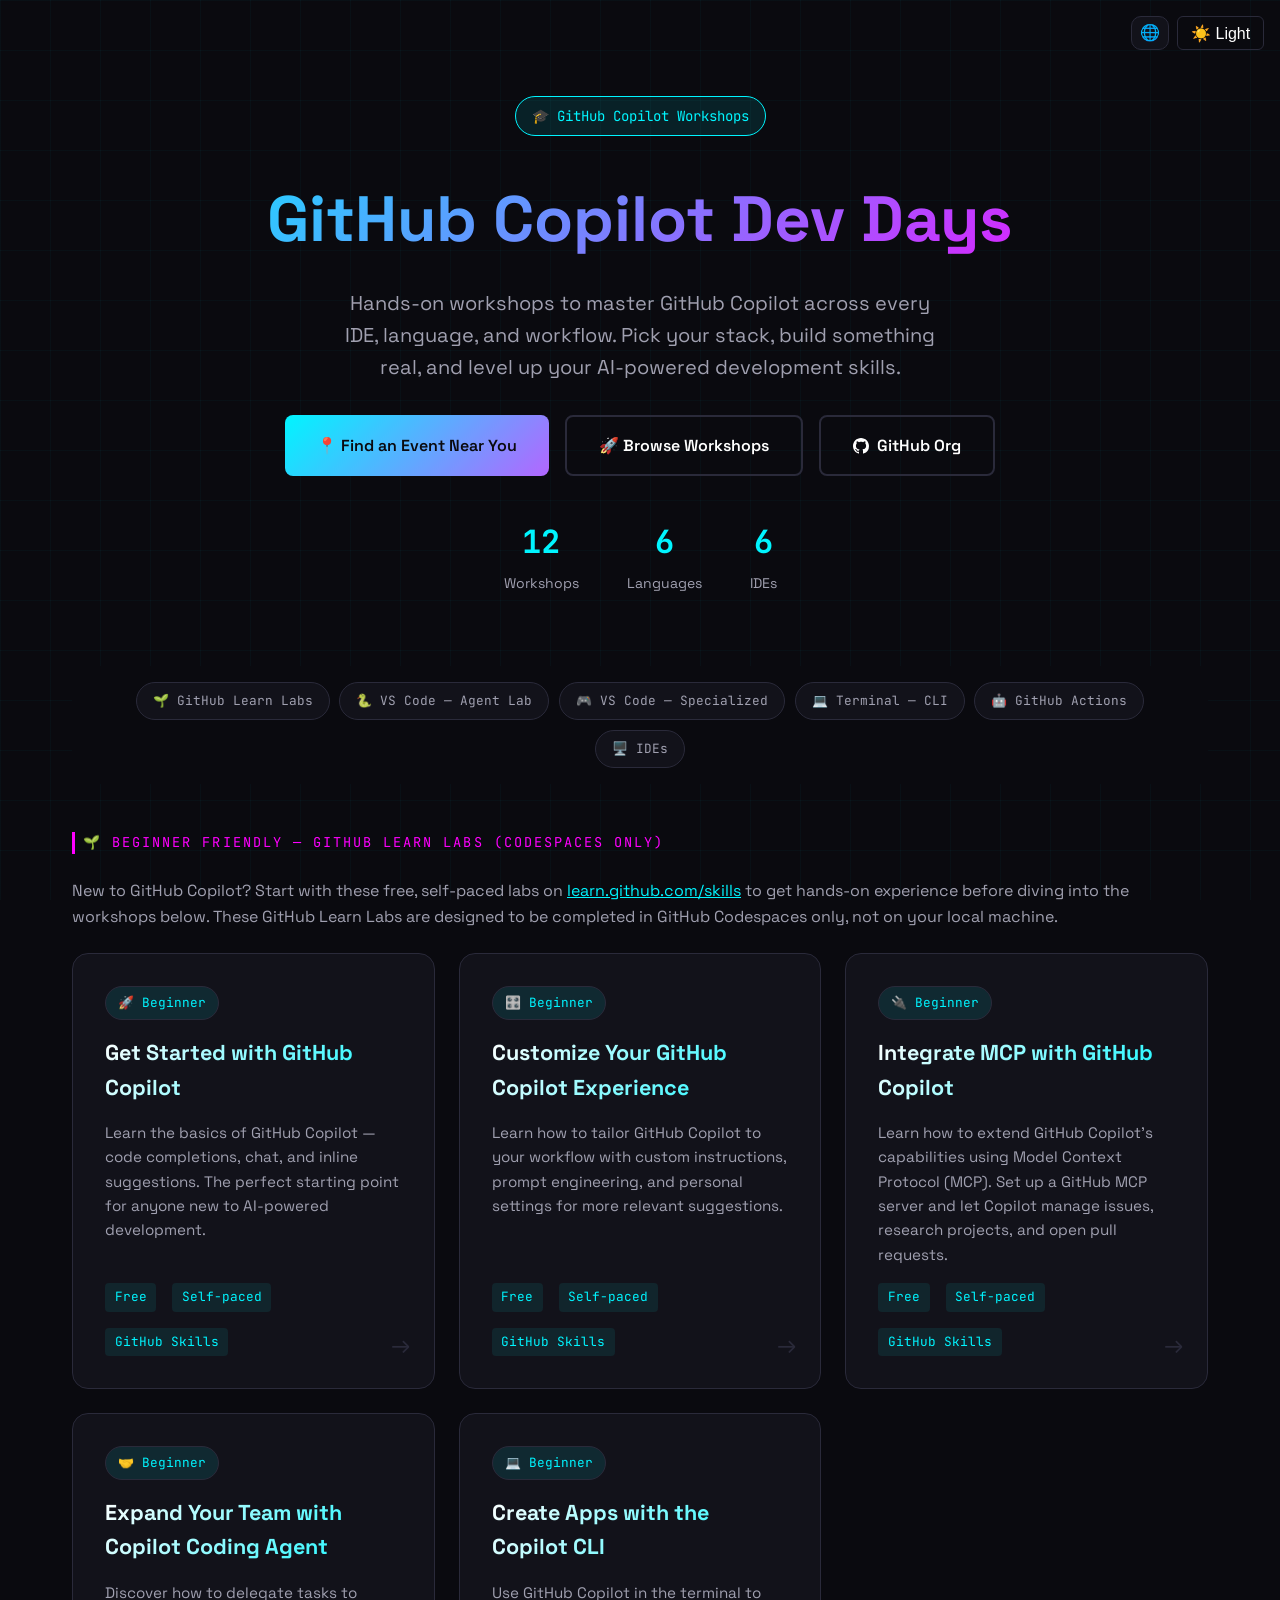
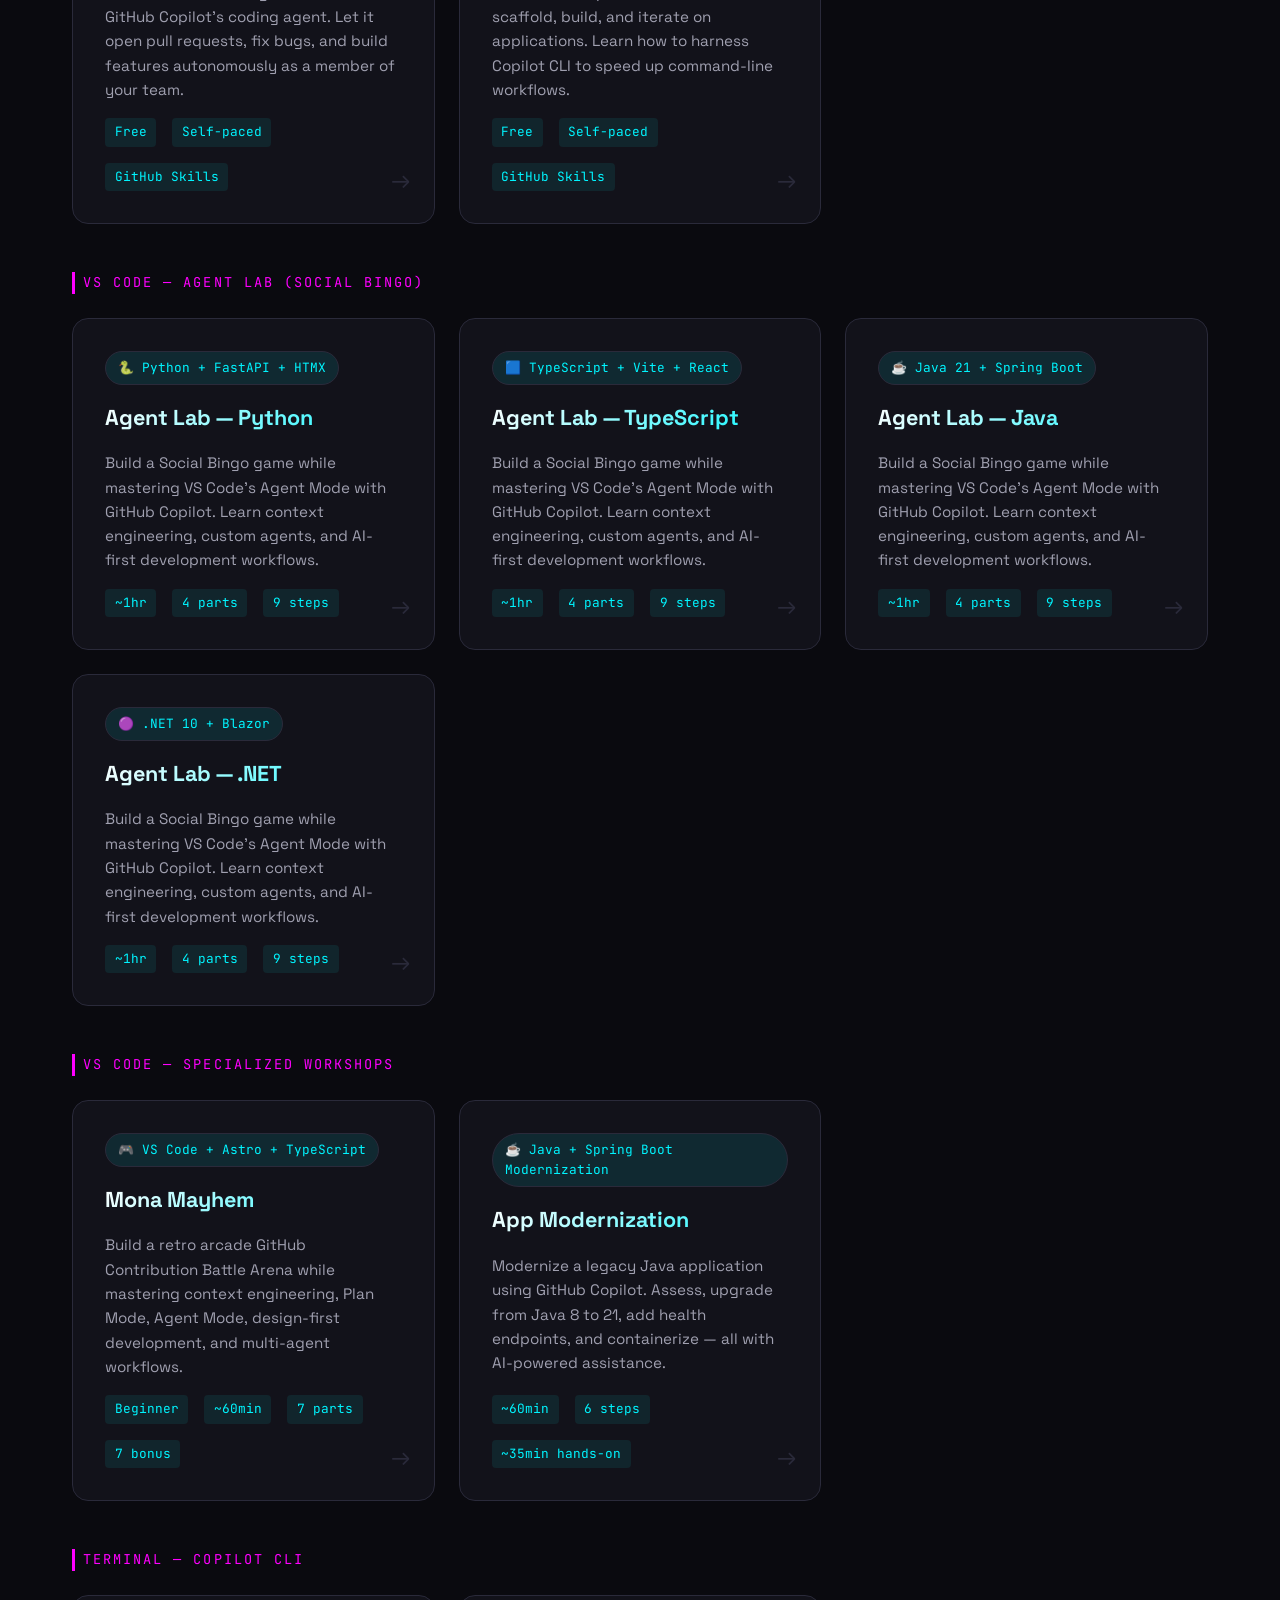
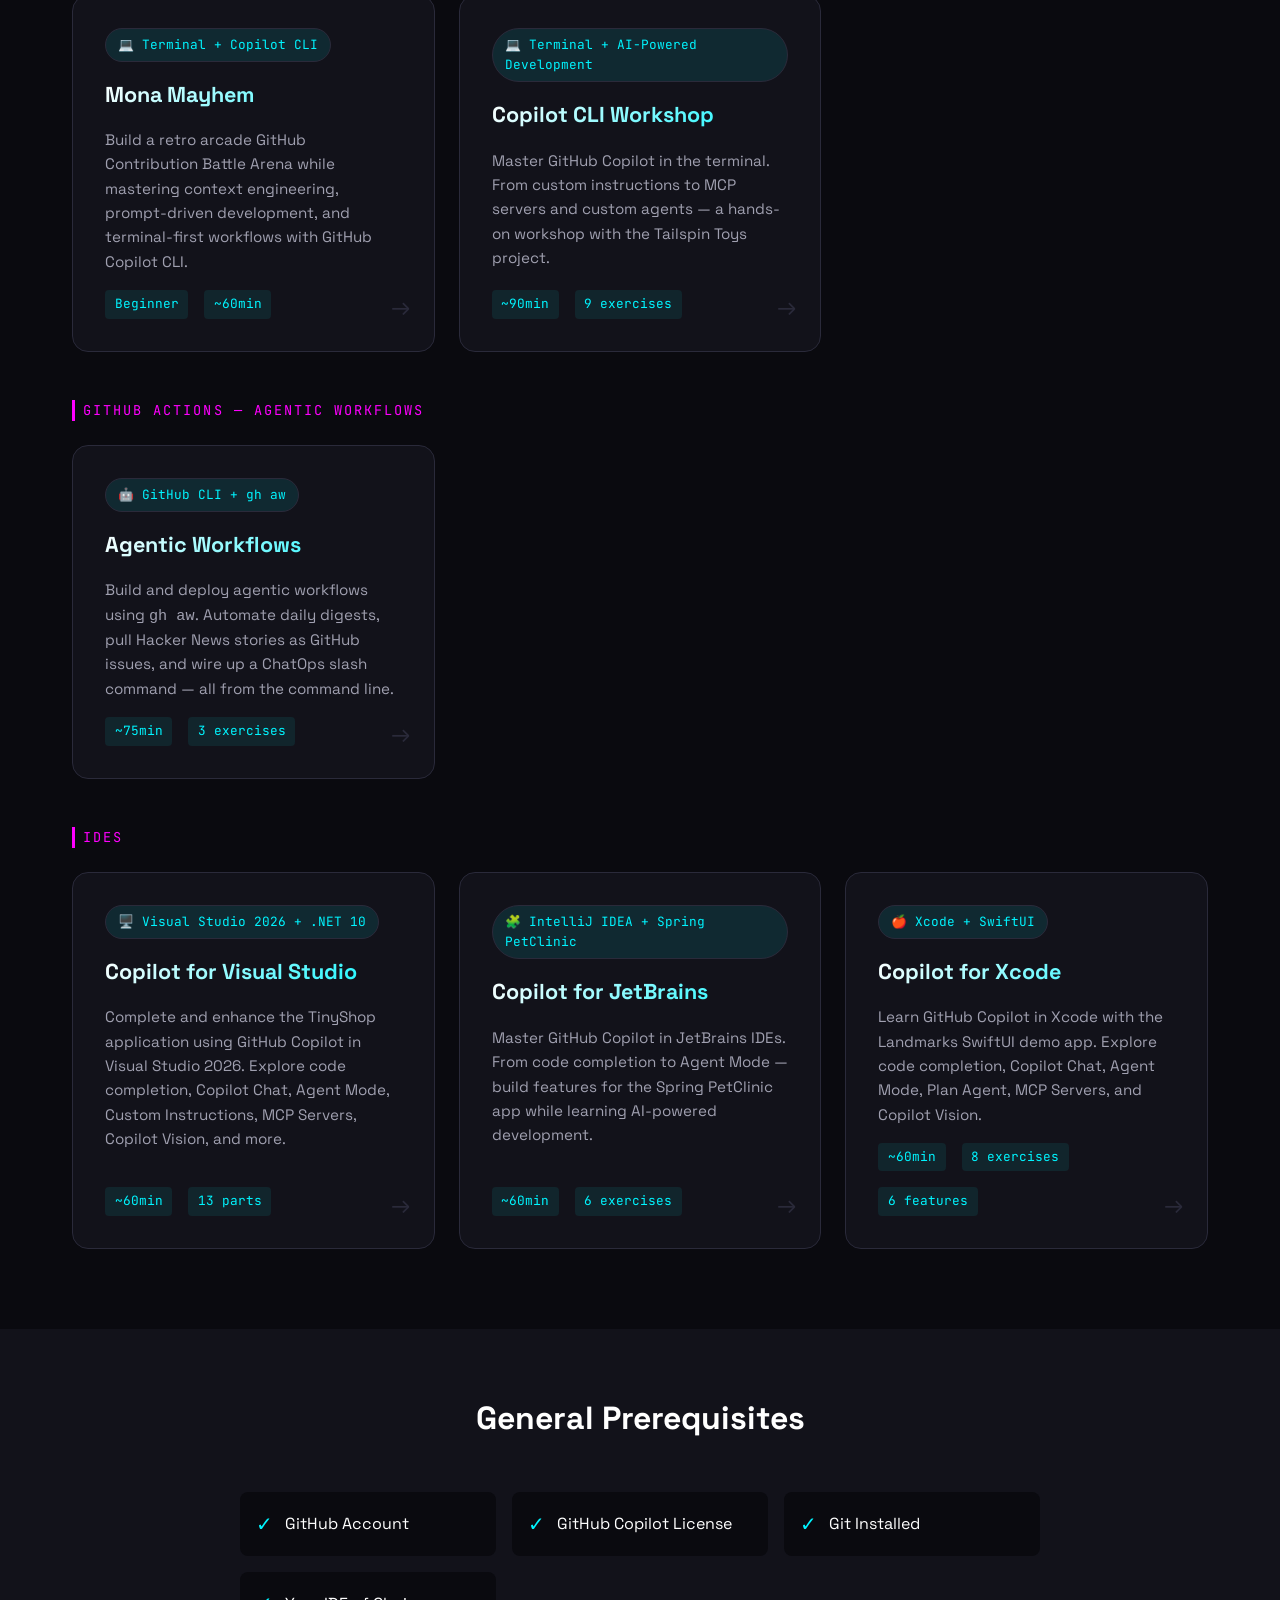
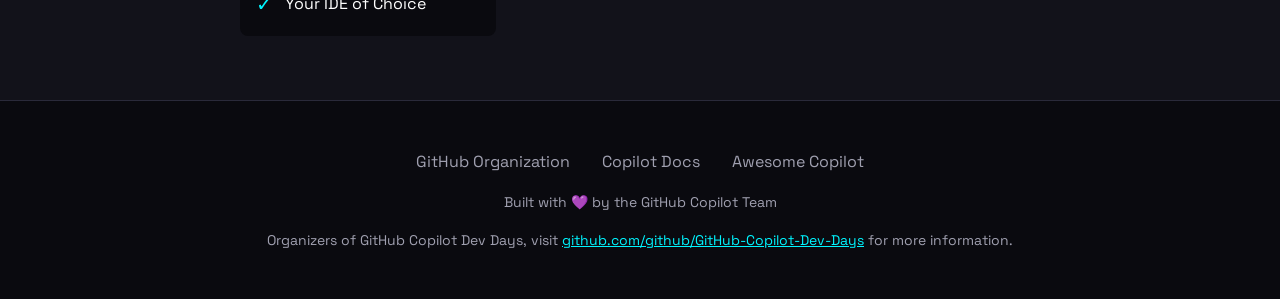
==== commit 7af46a6c: "Add 'Find an Event' CTA linking to luma.com/githubcopilotdevdays Added a prominent primary button in" ====
--- a/index.html
+++ b/index.html
@@ -17,6 +17,10 @@
     <link rel="stylesheet" href="styles.css">
     <link rel="stylesheet" href="light-theme.css">
     <script src="theme-toggle.js"></script>
+    <link rel="alternate" hreflang="en" href="https://copilot-dev-days.github.io/">
+    <link rel="alternate" hreflang="pt-BR" href="https://copilot-dev-days.github.io/pt_BR/">
+    <link rel="alternate" hreflang="es" href="https://copilot-dev-days.github.io/es/">
+    <link rel="alternate" hreflang="x-default" href="https://copilot-dev-days.github.io/">
     <style>
         .workshop-grid { display: grid; grid-template-columns: repeat(auto-fill, minmax(340px, 1fr)); gap: 1.5rem; max-width: 1200px; margin: 0 auto; }
         .workshop-card { background: var(--bg-card); border: 1px solid var(--border-color); border-radius: 16px; padding: 2rem; text-decoration: none; color: inherit; transition: all 0.3s ease; display: flex; flex-direction: column; gap: 1rem; position: relative; overflow: hidden; }
@@ -48,7 +52,15 @@
     </style>
 </head>
 <body>
-    <div style="position:fixed;top:1rem;right:1rem;z-index:1000;">
+    <div style="position:fixed;top:1rem;right:1rem;z-index:1000;display:flex;gap:0.5rem;align-items:center;">
+        <div class="locale-picker" id="localePicker">
+            <button type="button" class="locale-toggle" aria-haspopup="listbox" aria-expanded="false" aria-label="Select language">🌐</button>
+            <ul role="listbox" aria-label="Language">
+                <li role="option" data-locale="en" aria-selected="true" class="active">🇬🇧 English</li>
+                <li role="option" data-locale="es" aria-selected="false">🇪🇸 Español</li>
+                <li role="option" data-locale="pt-BR" aria-selected="false">🇧🇷 Português (Brasil)</li>
+            </ul>
+        </div>
         <button class="theme-toggle" onclick="toggleTheme()">☀️ Light</button>
     </div>
 
@@ -58,7 +70,8 @@
             <h1>GitHub Copilot Dev Days</h1>
             <p class="hero-subtitle">Hands-on workshops to master GitHub Copilot across every IDE, language, and workflow. Pick your stack, build something real, and level up your AI-powered development skills.</p>
             <div class="hero-cta">
-                <a href="#workshops" class="btn btn-primary">🚀 Browse Workshops</a>
+                <a href="https://luma.com/githubcopilotdevdays" class="btn btn-primary" target="_blank">📍 Find an Event Near You</a>
+                <a href="#workshops" class="btn btn-secondary">🚀 Browse Workshops</a>
                 <a href="https://github.com/copilot-dev-days" class="btn btn-secondary" target="_blank">
                     <svg width="16" height="16" viewBox="0 0 16 16" fill="currentColor"><path d="M8 0C3.58 0 0 3.58 0 8c0 3.54 2.29 6.53 5.47 7.59.4.07.55-.17.55-.38 0-.19-.01-.82-.01-1.49-2.01.37-2.53-.49-2.69-.94-.09-.23-.48-.94-.82-1.13-.28-.15-.68-.52-.01-.53.63-.01 1.08.58 1.23.82.72 1.21 1.87.87 2.33.66.07-.52.28-.87.51-1.07-1.78-.2-3.64-.89-3.64-3.95 0-.87.31-1.59.82-2.15-.08-.2-.36-1.02.08-2.12 0 0 .67-.21 2.2.82.64-.18 1.32-.27 2-.27.68 0 1.36.09 2 .27 1.53-1.04 2.2-.82 2.2-.82.44 1.1.16 1.92.08 2.12.51.56.82 1.27.82 2.15 0 3.07-1.87 3.75-3.65 3.95.29.25.54.73.54 1.48 0 1.07-.01 1.93-.01 2.2 0 .21.15.46.55.38A8.013 8.013 0 0016 8c0-4.42-3.58-8-8-8z"/></svg>
                     GitHub Org
@@ -365,5 +378,37 @@
             pills.forEach(p => p.classList.toggle('active', p.getAttribute('href') === '#' + current));
         });
     </script>
+    <script>
+(function () {
+  var match = location.pathname.match(/^\/(pt_BR|es)\//);
+  var locale = match ? match[1] : 'en';
+  var picker = document.getElementById('localePicker');
+  if (!picker) return;
+  var toggleBtn = picker.querySelector('.locale-toggle');
+  var list = picker.querySelector('ul');
+  list.querySelectorAll('li').forEach(function(li) {
+    var liLocale = li.dataset.locale === 'pt-BR' ? 'pt_BR' : li.dataset.locale;
+    if (liLocale === locale) { li.classList.add('active'); li.setAttribute('aria-selected','true'); }
+    else { li.classList.remove('active'); li.setAttribute('aria-selected','false'); }
+  });
+  function open() { list.style.display='block'; toggleBtn.setAttribute('aria-expanded','true'); }
+  function close() { list.style.display='none'; toggleBtn.setAttribute('aria-expanded','false'); }
+  toggleBtn.addEventListener('click', function(e) { e.stopPropagation(); list.style.display==='block' ? close() : open(); });
+  document.addEventListener('click', close);
+  document.addEventListener('keydown', function(e) { if (e.key==='Escape') close(); });
+  list.querySelectorAll('li').forEach(function(li) {
+    li.addEventListener('click', function(e) {
+      e.stopPropagation();
+      var target = li.dataset.locale === 'pt-BR' ? 'pt_BR' : li.dataset.locale;
+      if (target === locale) { close(); return; }
+      var path = location.pathname;
+      if (locale !== 'en') path = path.replace(new RegExp('^/' + locale), '');
+      if (target !== 'en') path = '/' + target + path;
+      localStorage.setItem('preferred-locale', target);
+      window.location.href = path;
+    });
+  });
+})();
+</script>
 </body>
 </html>
--- a/styles.css
+++ b/styles.css
@@ -12,7 +12,7 @@
 body { font-family: 'Space Grotesk', sans-serif; background: var(--bg-dark); color: var(--text-primary); line-height: 1.6; min-height: 100vh; }
 body::before { content: ''; position: fixed; top: 0; left: 0; width: 100%; height: 100%; background: linear-gradient(90deg, rgba(0,245,255,0.03) 1px, transparent 1px), linear-gradient(rgba(0,245,255,0.03) 1px, transparent 1px); background-size: 50px 50px; pointer-events: none; z-index: -1; }
 .container { max-width: 1200px; margin: 0 auto; padding: 0 2rem; }
-.hero { padding: 6rem 0 4rem; text-align: center; position: relative; }
+.hero { padding: 6rem 0 2.5rem; text-align: center; position: relative; }
 .hero-badge { display: inline-block; padding: 0.5rem 1rem; background: rgba(0,245,255,0.1); border: 1px solid var(--neon-cyan); border-radius: 50px; font-size: 0.875rem; color: var(--neon-cyan); margin-bottom: 2rem; font-family: 'JetBrains Mono', monospace; }
 .hero h1 { font-size: clamp(2.5rem, 6vw, 4rem); font-weight: 700; margin-bottom: 1rem; background: linear-gradient(135deg, var(--neon-cyan), var(--neon-magenta)); -webkit-background-clip: text; -webkit-text-fill-color: transparent; background-clip: text; }
 .hero-subtitle { font-size: 1.25rem; color: var(--text-secondary); max-width: 600px; margin: 0 auto 2rem; }
@@ -22,11 +22,11 @@
 .btn-primary:hover { transform: translateY(-2px); box-shadow: 0 10px 40px rgba(0,245,255,0.3); }
 .btn-secondary { background: transparent; border: 2px solid var(--border-color); color: var(--text-primary); }
 .btn-secondary:hover { border-color: var(--neon-cyan); color: var(--neon-cyan); }
-.stats { display: flex; justify-content: center; gap: 3rem; margin-top: 4rem; flex-wrap: wrap; }
+.stats { display: flex; justify-content: center; gap: 3rem; margin-top: 2.5rem; flex-wrap: wrap; }
 .stat { text-align: center; }
 .stat-value { font-size: 2rem; font-weight: 700; color: var(--neon-cyan); font-family: 'JetBrains Mono', monospace; }
 .stat-label { font-size: 0.875rem; color: var(--text-secondary); margin-top: 0.25rem; }
-.features { padding: 4rem 0; }
+.features { padding: 2rem 0; }
 .section-title { font-size: 2rem; text-align: center; margin-bottom: 3rem; }
 .features-grid { display: grid; grid-template-columns: repeat(auto-fit, minmax(280px, 1fr)); gap: 1.5rem; }
 .feature-card { background: var(--bg-card); border: 1px solid var(--border-color); border-radius: 12px; padding: 2rem; transition: all 0.3s ease; }
@@ -58,3 +58,13 @@
     .part-card { flex-direction: column; text-align: center; }
     .part-time { margin-top: 0.5rem; }
 }
+
+/* --- Locale Picker --- */
+.locale-picker { position: relative; display: inline-flex; }
+.locale-toggle { display: flex; align-items: center; justify-content: center; padding: 8px; border-radius: 10px; border: 1px solid var(--border-color); background: var(--bg-card); color: var(--text-secondary); font-size: 1rem; line-height: 1; transition: all 0.2s; cursor: pointer; }
+.locale-toggle:hover { background: var(--neon-magenta); color: #fff; border-color: var(--neon-magenta); }
+.locale-picker ul { display: none; position: absolute; top: 100%; right: 0; margin: 4px 0 0; padding: 4px 0; list-style: none; background: var(--bg-card); border: 1px solid var(--border-color); border-radius: 10px; box-shadow: 0 4px 12px rgba(0,0,0,0.15); z-index: 100; min-width: 180px; }
+.locale-picker li { padding: 8px 16px; cursor: pointer; font-size: 0.9rem; color: var(--text-primary); white-space: nowrap; transition: background 0.15s; }
+.locale-picker li:hover { background: var(--neon-magenta); color: #fff; }
+.locale-picker li.active { font-weight: 600; color: var(--neon-cyan); }
+.locale-picker li.active:hover { color: #fff; }
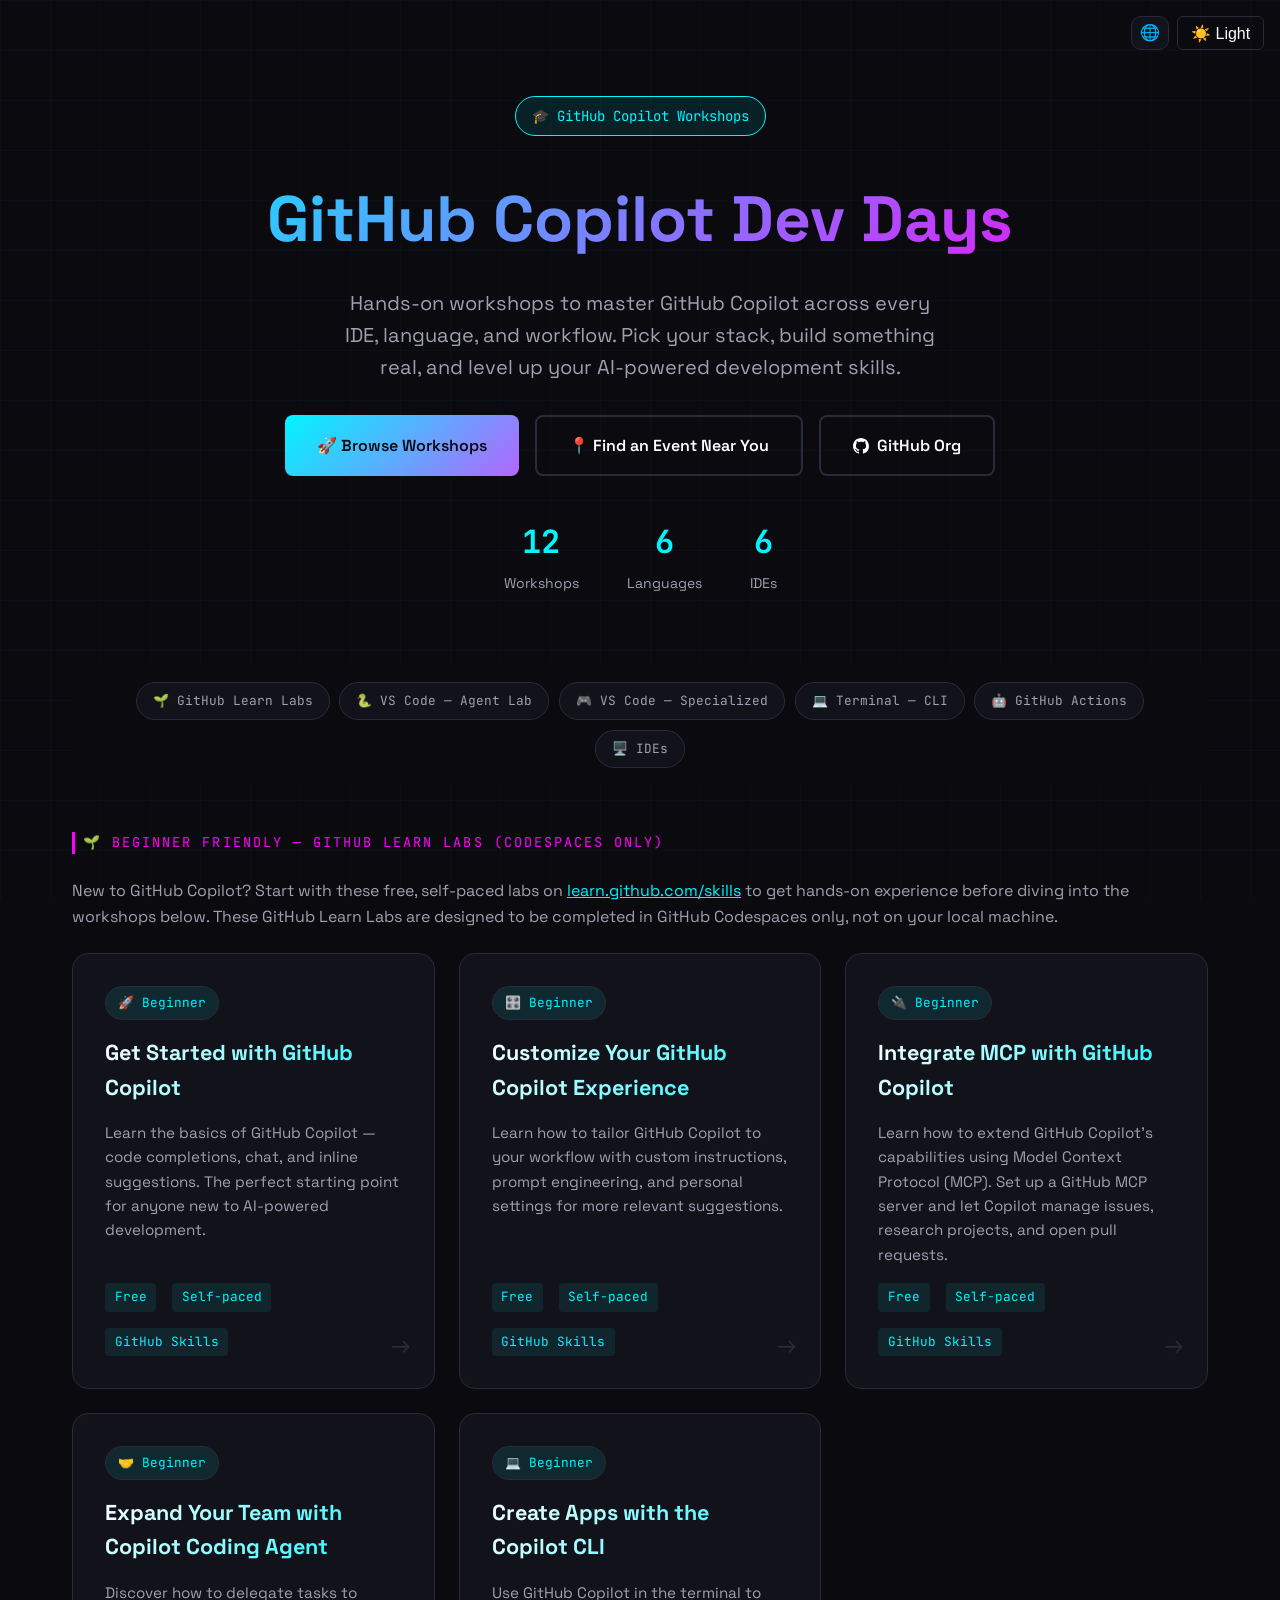
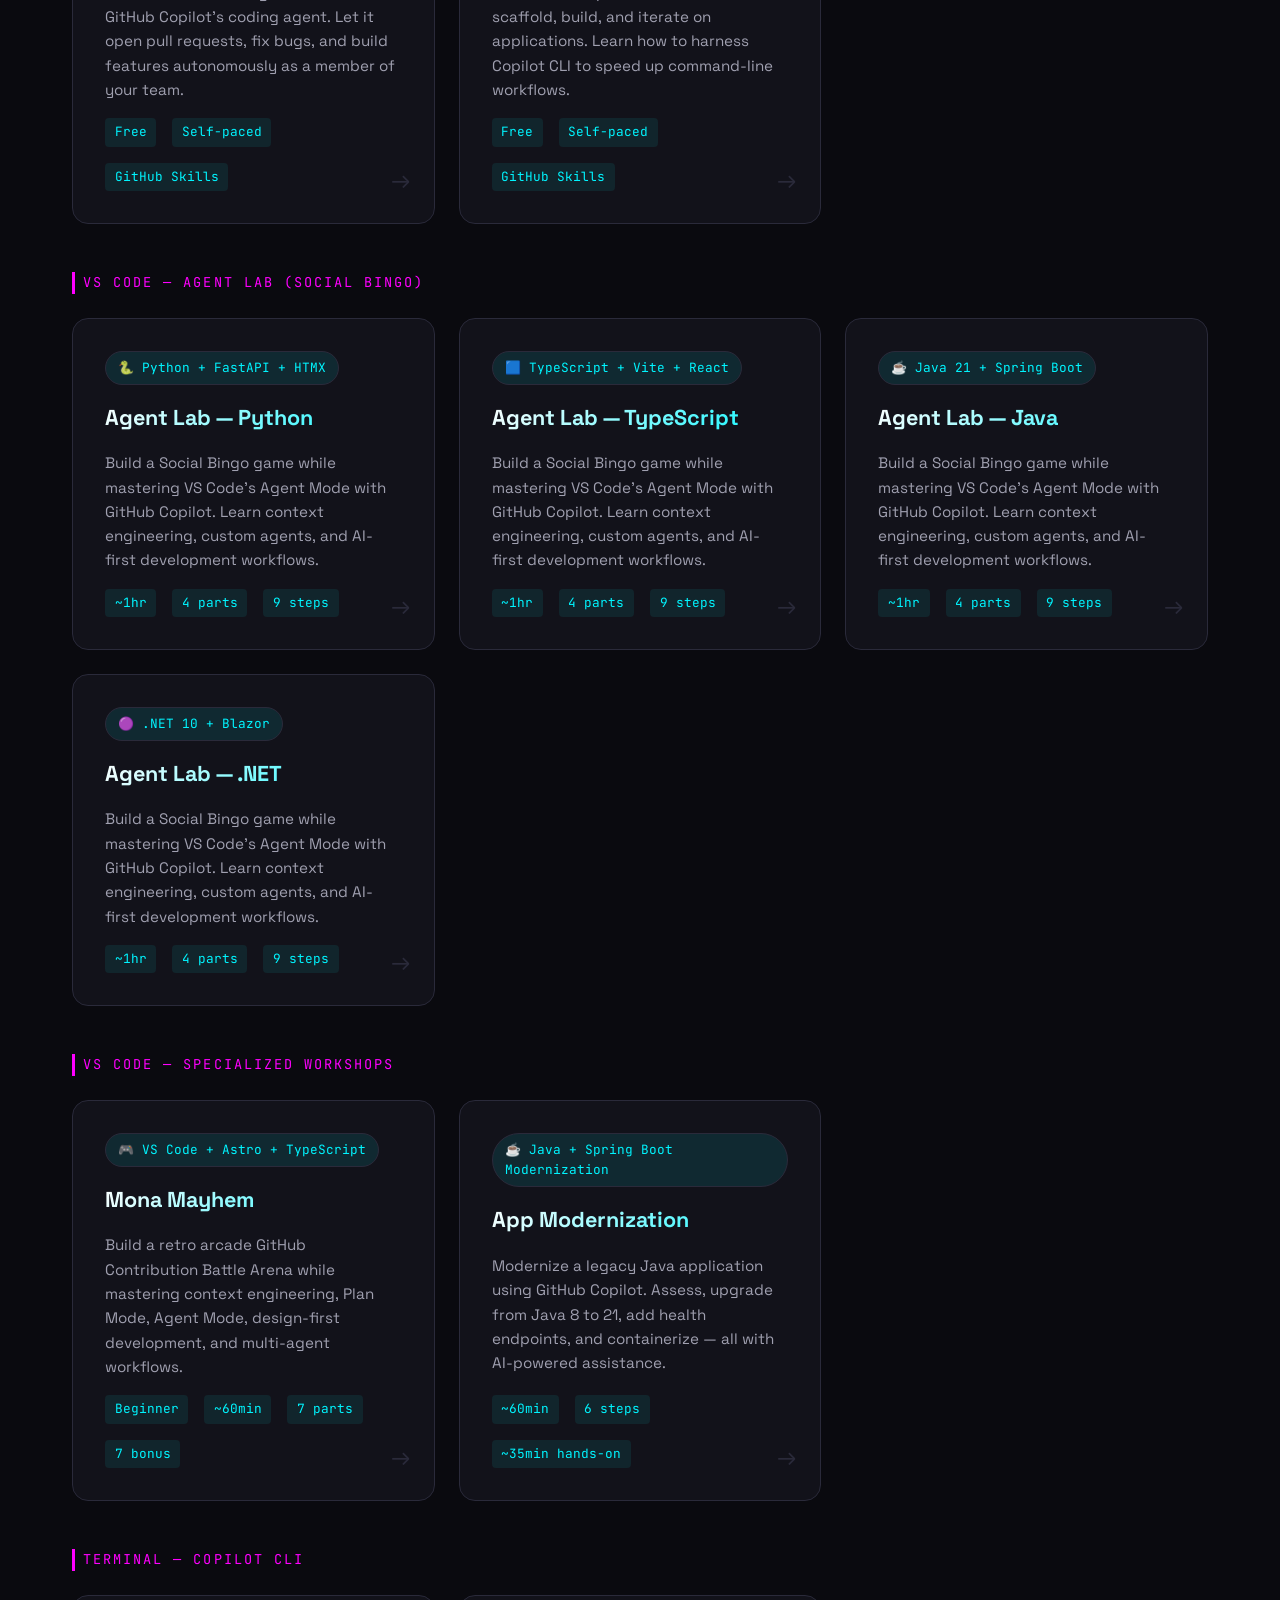
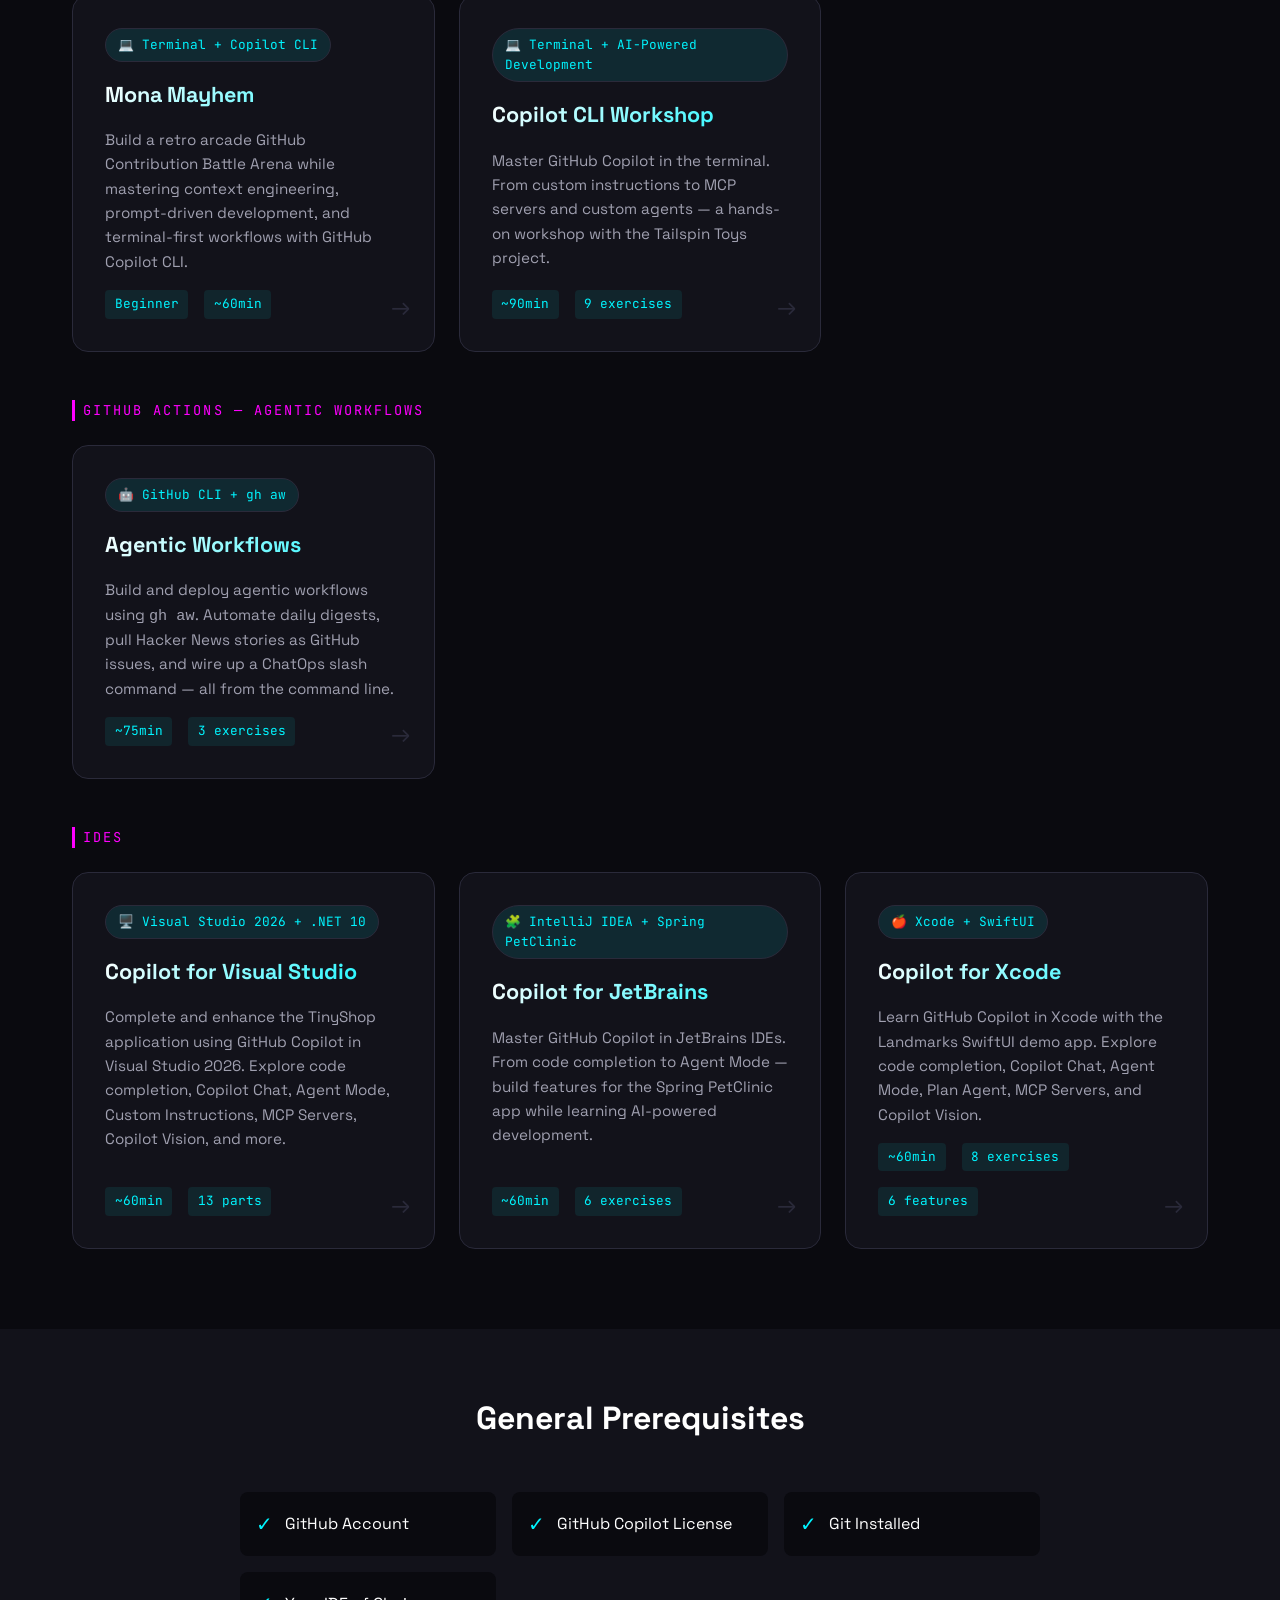
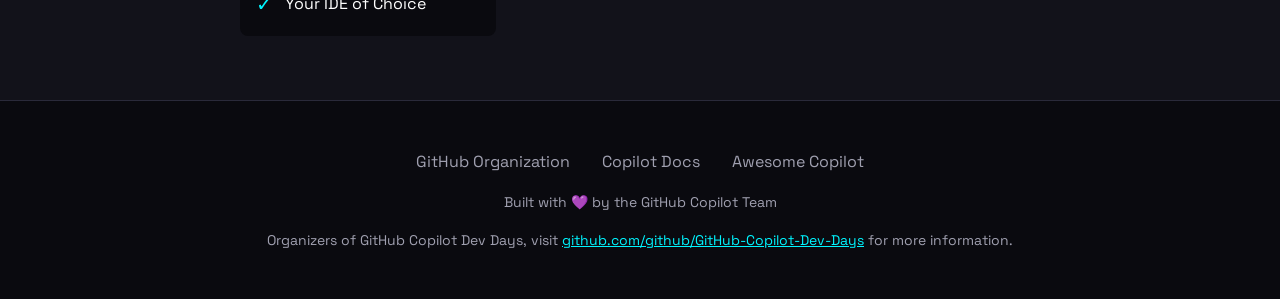
==== commit 5d464ac8: "Keep Browse Workshops as primary CTA, event link as secondary Co-authored-by: Copilot <223556219+Cop" ====
--- a/index.html
+++ b/index.html
@@ -70,8 +70,8 @@
             <h1>GitHub Copilot Dev Days</h1>
             <p class="hero-subtitle">Hands-on workshops to master GitHub Copilot across every IDE, language, and workflow. Pick your stack, build something real, and level up your AI-powered development skills.</p>
             <div class="hero-cta">
-                <a href="https://luma.com/githubcopilotdevdays" class="btn btn-primary" target="_blank">📍 Find an Event Near You</a>
-                <a href="#workshops" class="btn btn-secondary">🚀 Browse Workshops</a>
+                <a href="#workshops" class="btn btn-primary">🚀 Browse Workshops</a>
+                <a href="https://luma.com/githubcopilotdevdays" class="btn btn-secondary" target="_blank">📍 Find an Event Near You</a>
                 <a href="https://github.com/copilot-dev-days" class="btn btn-secondary" target="_blank">
                     <svg width="16" height="16" viewBox="0 0 16 16" fill="currentColor"><path d="M8 0C3.58 0 0 3.58 0 8c0 3.54 2.29 6.53 5.47 7.59.4.07.55-.17.55-.38 0-.19-.01-.82-.01-1.49-2.01.37-2.53-.49-2.69-.94-.09-.23-.48-.94-.82-1.13-.28-.15-.68-.52-.01-.53.63-.01 1.08.58 1.23.82.72 1.21 1.87.87 2.33.66.07-.52.28-.87.51-1.07-1.78-.2-3.64-.89-3.64-3.95 0-.87.31-1.59.82-2.15-.08-.2-.36-1.02.08-2.12 0 0 .67-.21 2.2.82.64-.18 1.32-.27 2-.27.68 0 1.36.09 2 .27 1.53-1.04 2.2-.82 2.2-.82.44 1.1.16 1.92.08 2.12.51.56.82 1.27.82 2.15 0 3.07-1.87 3.75-3.65 3.95.29.25.54.73.54 1.48 0 1.07-.01 1.93-.01 2.2 0 .21.15.46.55.38A8.013 8.013 0 0016 8c0-4.42-3.58-8-8-8z"/></svg>
                     GitHub Org
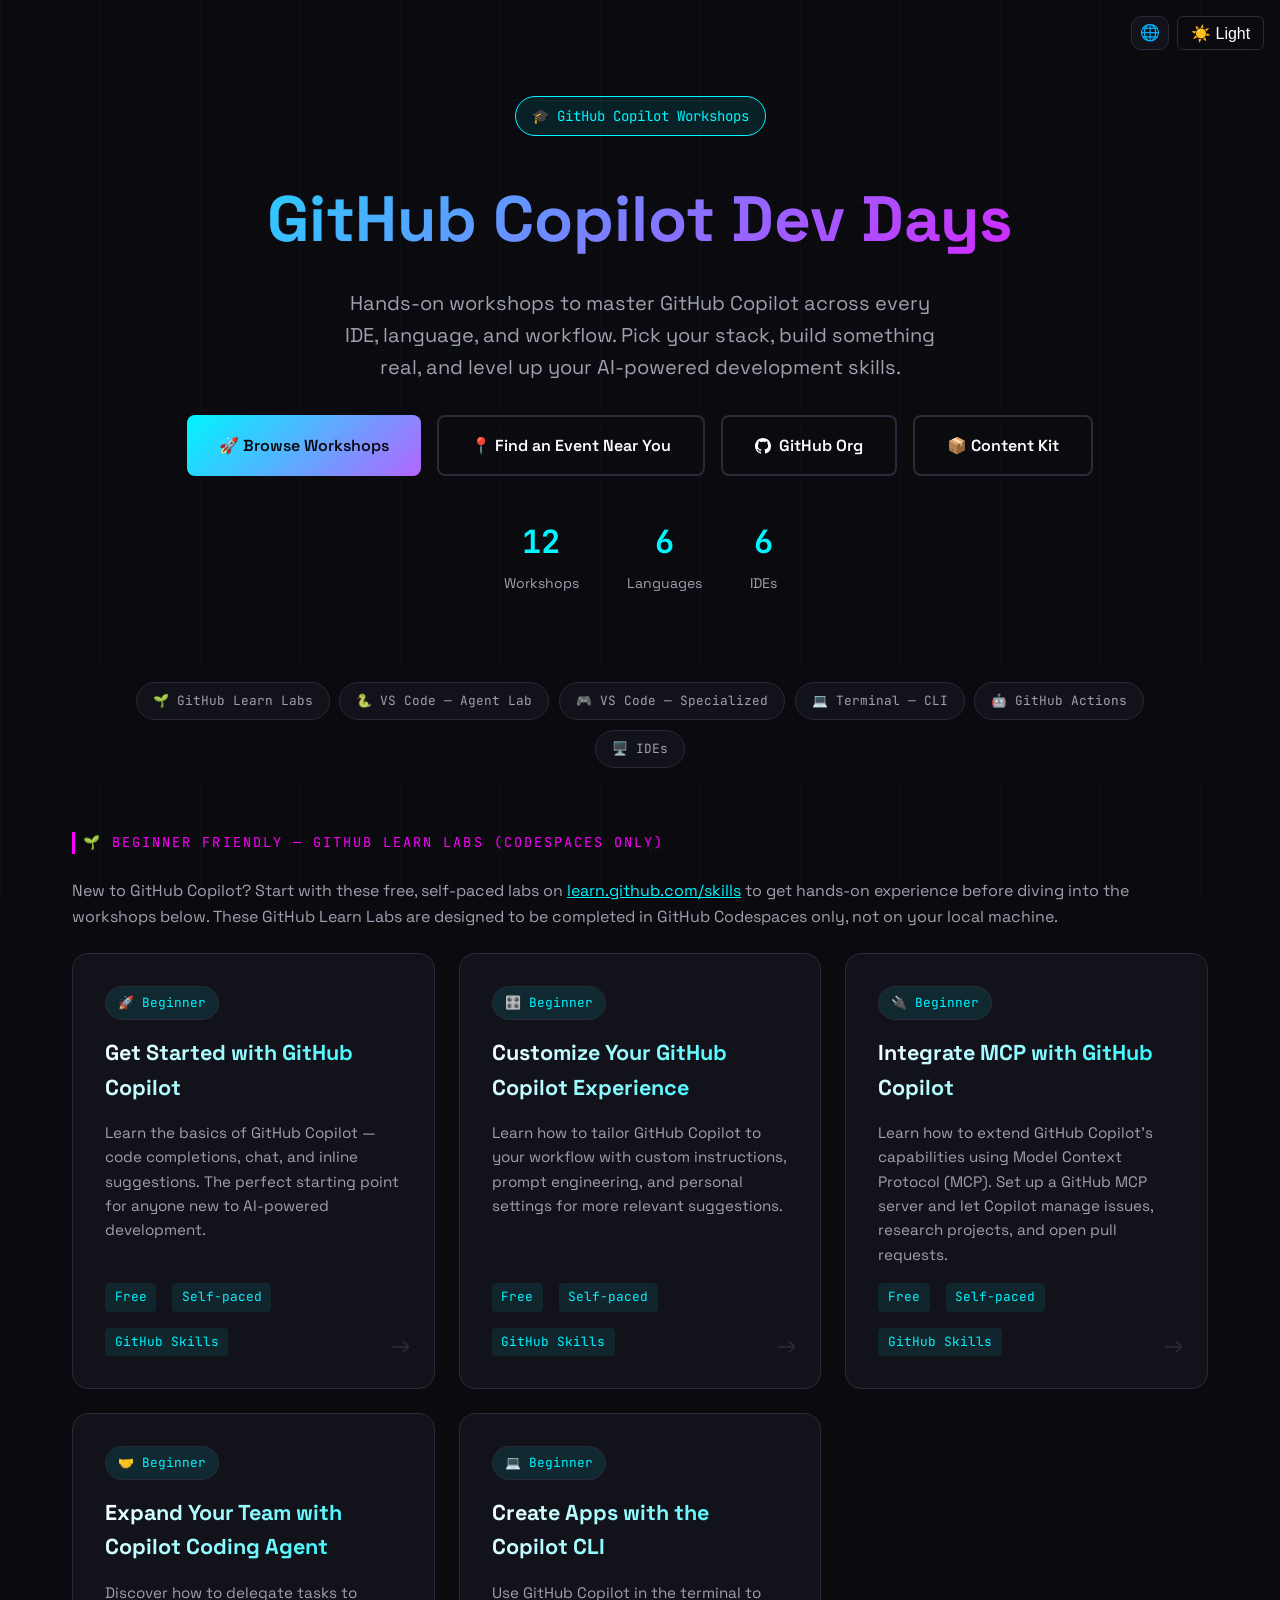
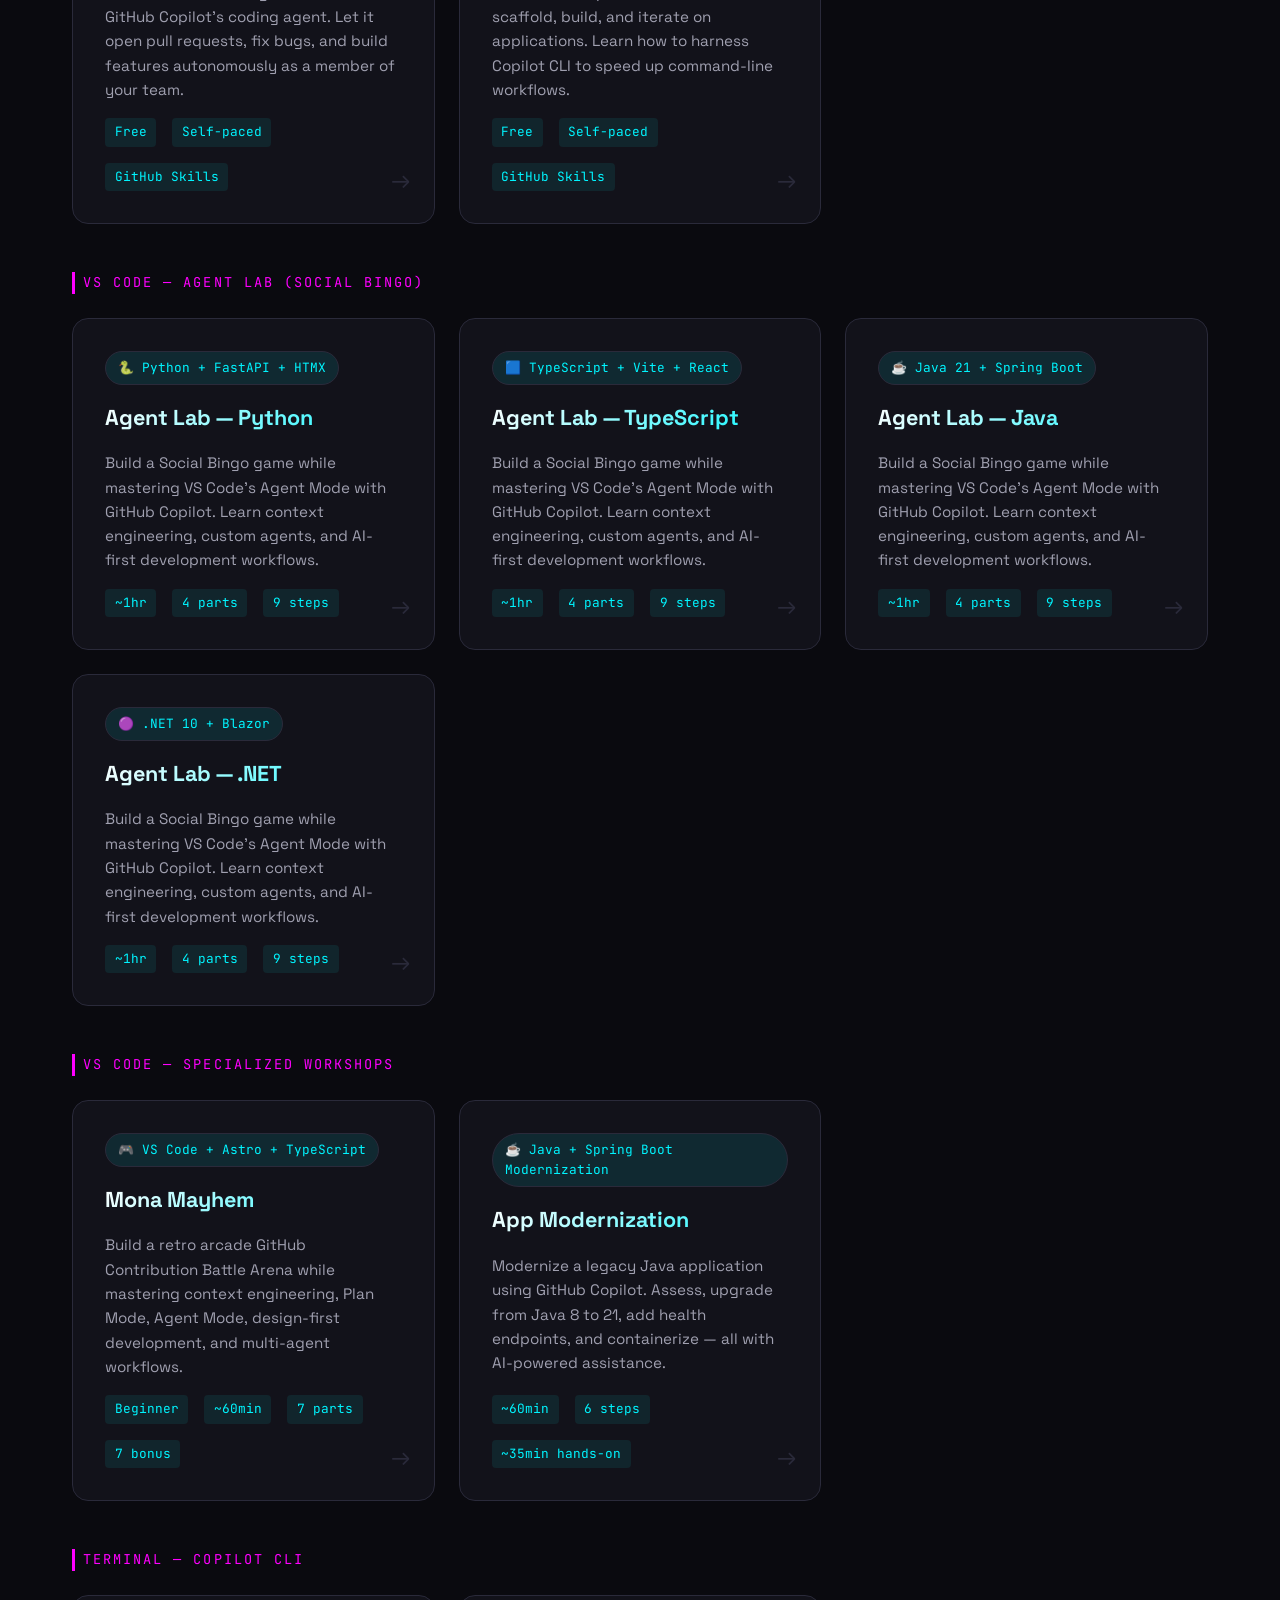
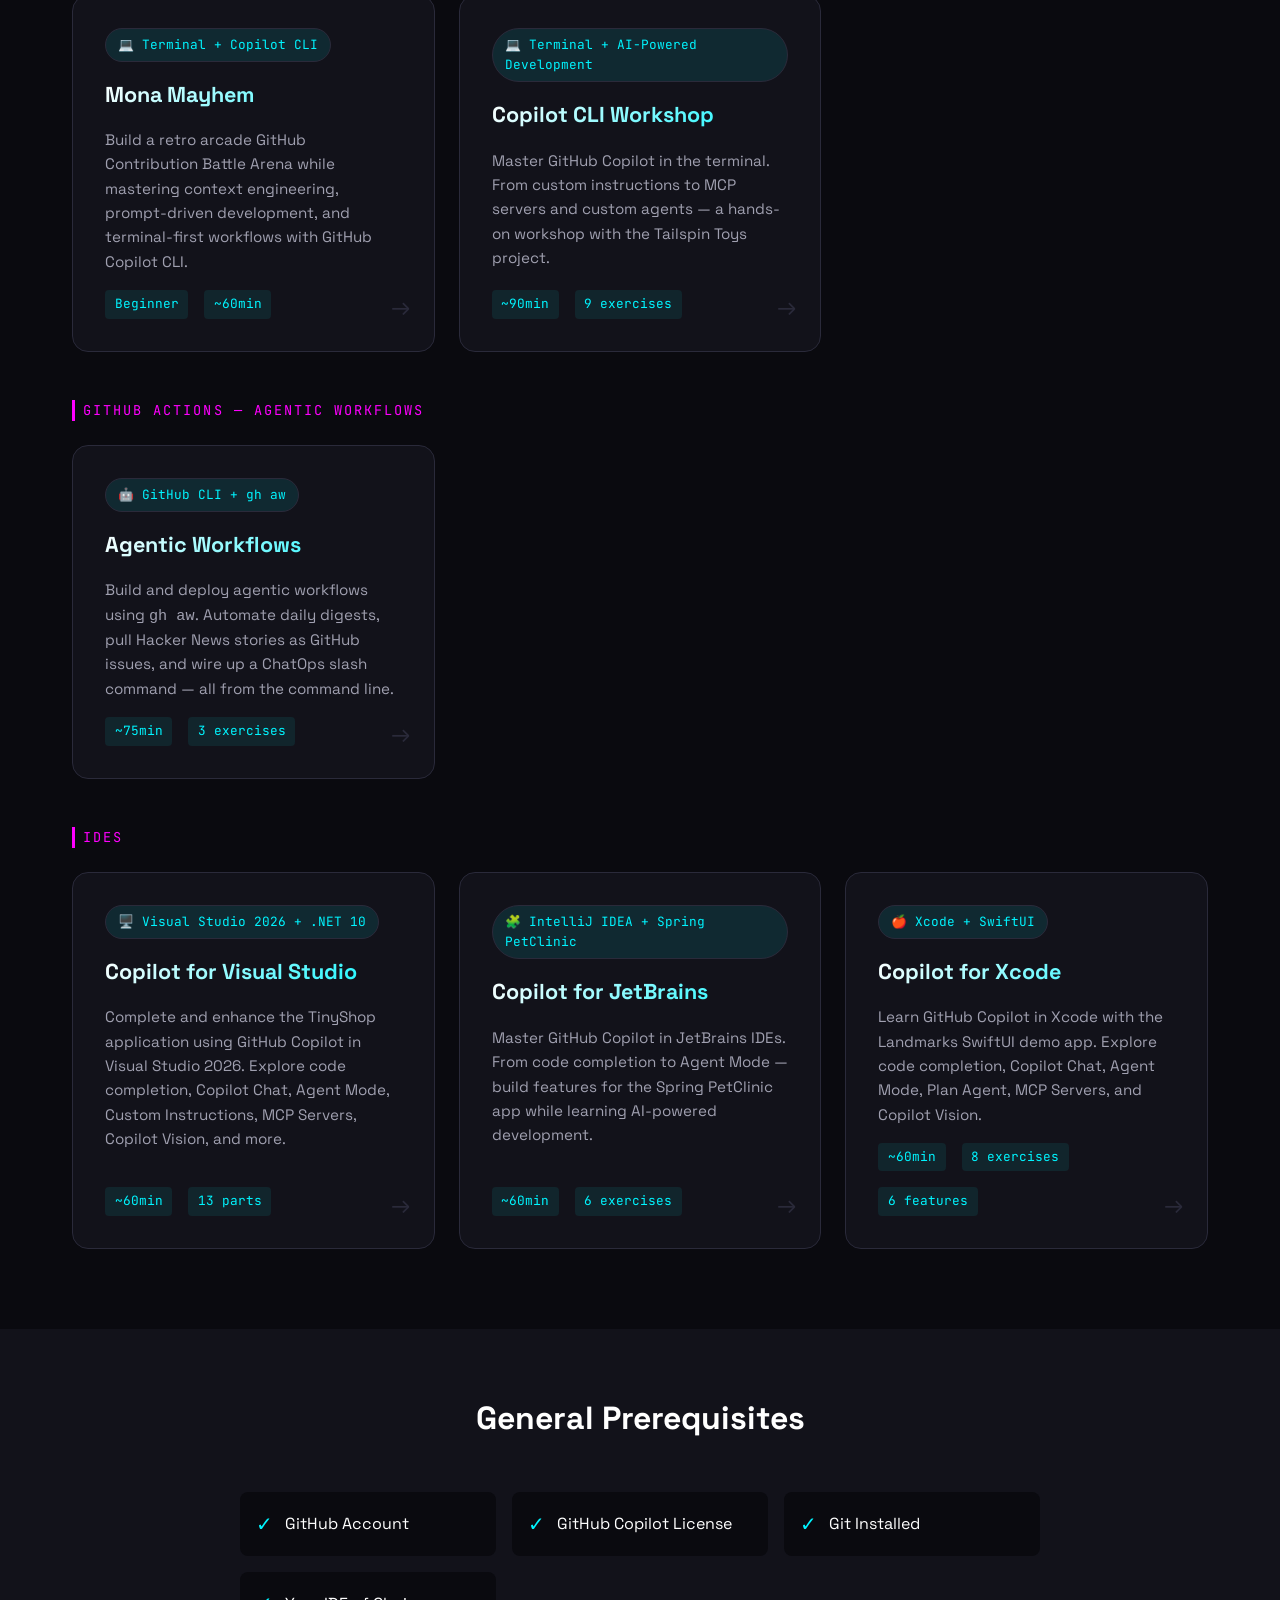
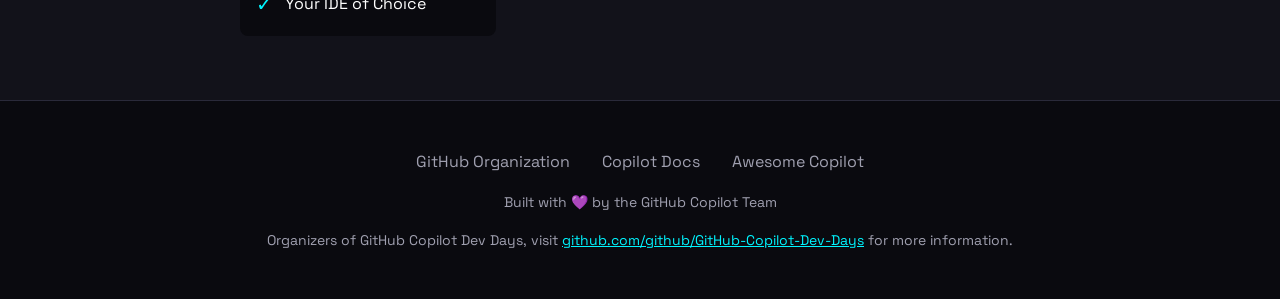
==== commit e3dcb466: "Add Content Kit button linking to slide decks repository Add a new hero CTA button across all locale" ====
--- a/index.html
+++ b/index.html
@@ -76,6 +76,7 @@
                     <svg width="16" height="16" viewBox="0 0 16 16" fill="currentColor"><path d="M8 0C3.58 0 0 3.58 0 8c0 3.54 2.29 6.53 5.47 7.59.4.07.55-.17.55-.38 0-.19-.01-.82-.01-1.49-2.01.37-2.53-.49-2.69-.94-.09-.23-.48-.94-.82-1.13-.28-.15-.68-.52-.01-.53.63-.01 1.08.58 1.23.82.72 1.21 1.87.87 2.33.66.07-.52.28-.87.51-1.07-1.78-.2-3.64-.89-3.64-3.95 0-.87.31-1.59.82-2.15-.08-.2-.36-1.02.08-2.12 0 0 .67-.21 2.2.82.64-.18 1.32-.27 2-.27.68 0 1.36.09 2 .27 1.53-1.04 2.2-.82 2.2-.82.44 1.1.16 1.92.08 2.12.51.56.82 1.27.82 2.15 0 3.07-1.87 3.75-3.65 3.95.29.25.54.73.54 1.48 0 1.07-.01 1.93-.01 2.2 0 .21.15.46.55.38A8.013 8.013 0 0016 8c0-4.42-3.58-8-8-8z"/></svg>
                     GitHub Org
                 </a>
+                <a href="https://github.com/github/GitHub-Copilot-Dev-Days" class="btn btn-secondary" target="_blank">📦 Content Kit</a>
             </div>
             <div class="stats">
                 <div class="stat">
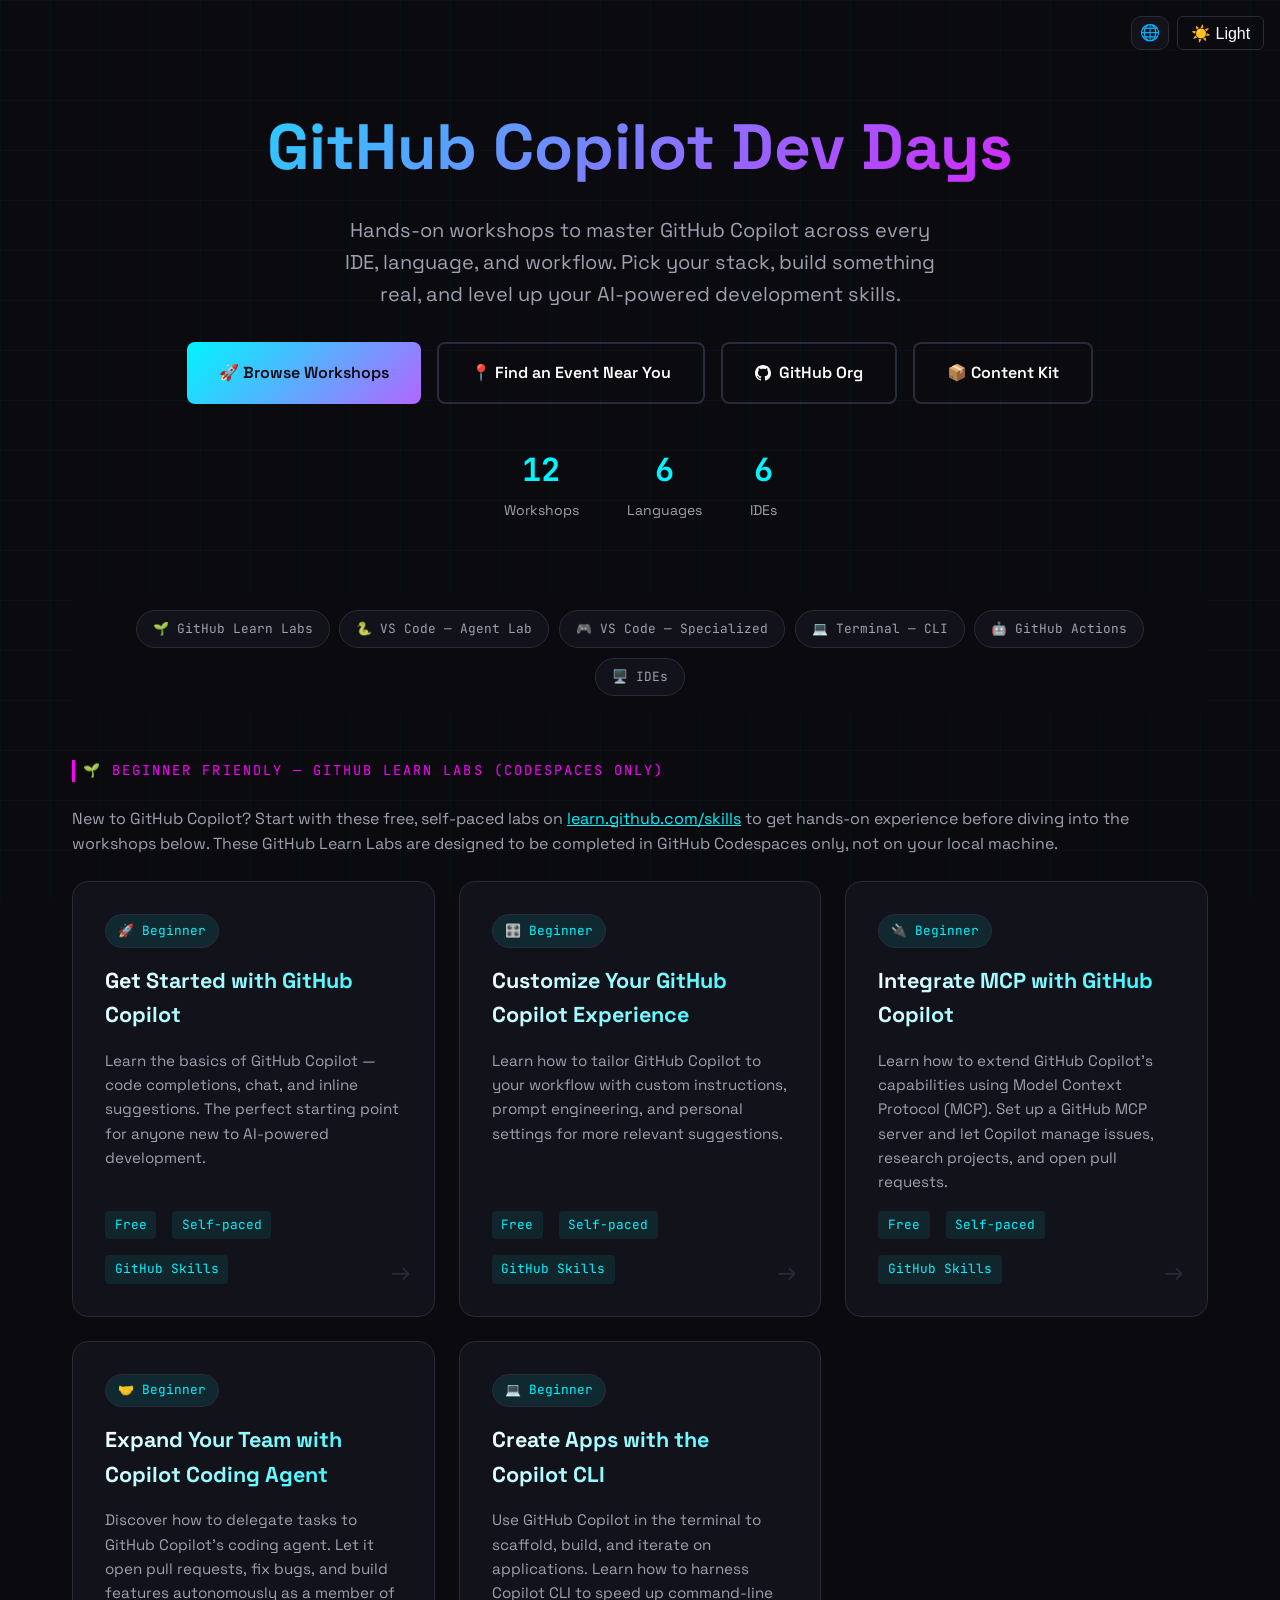
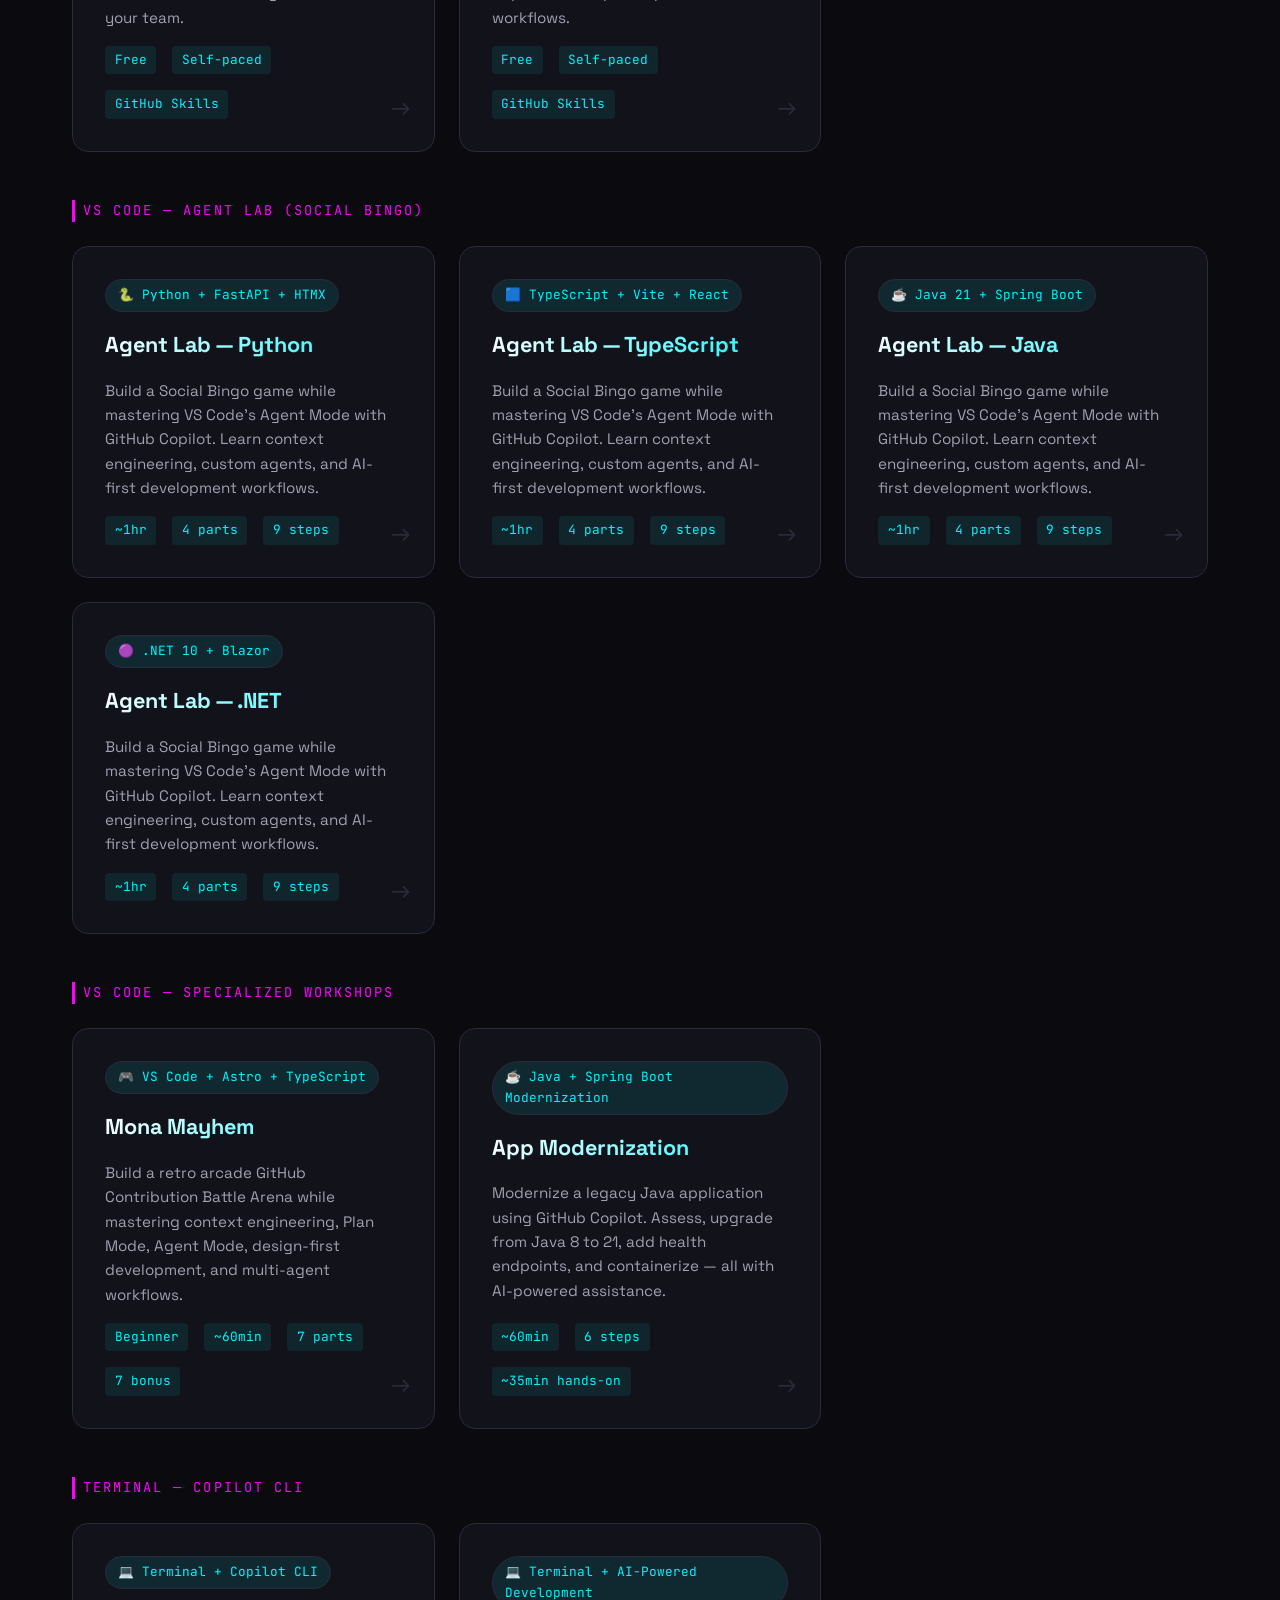
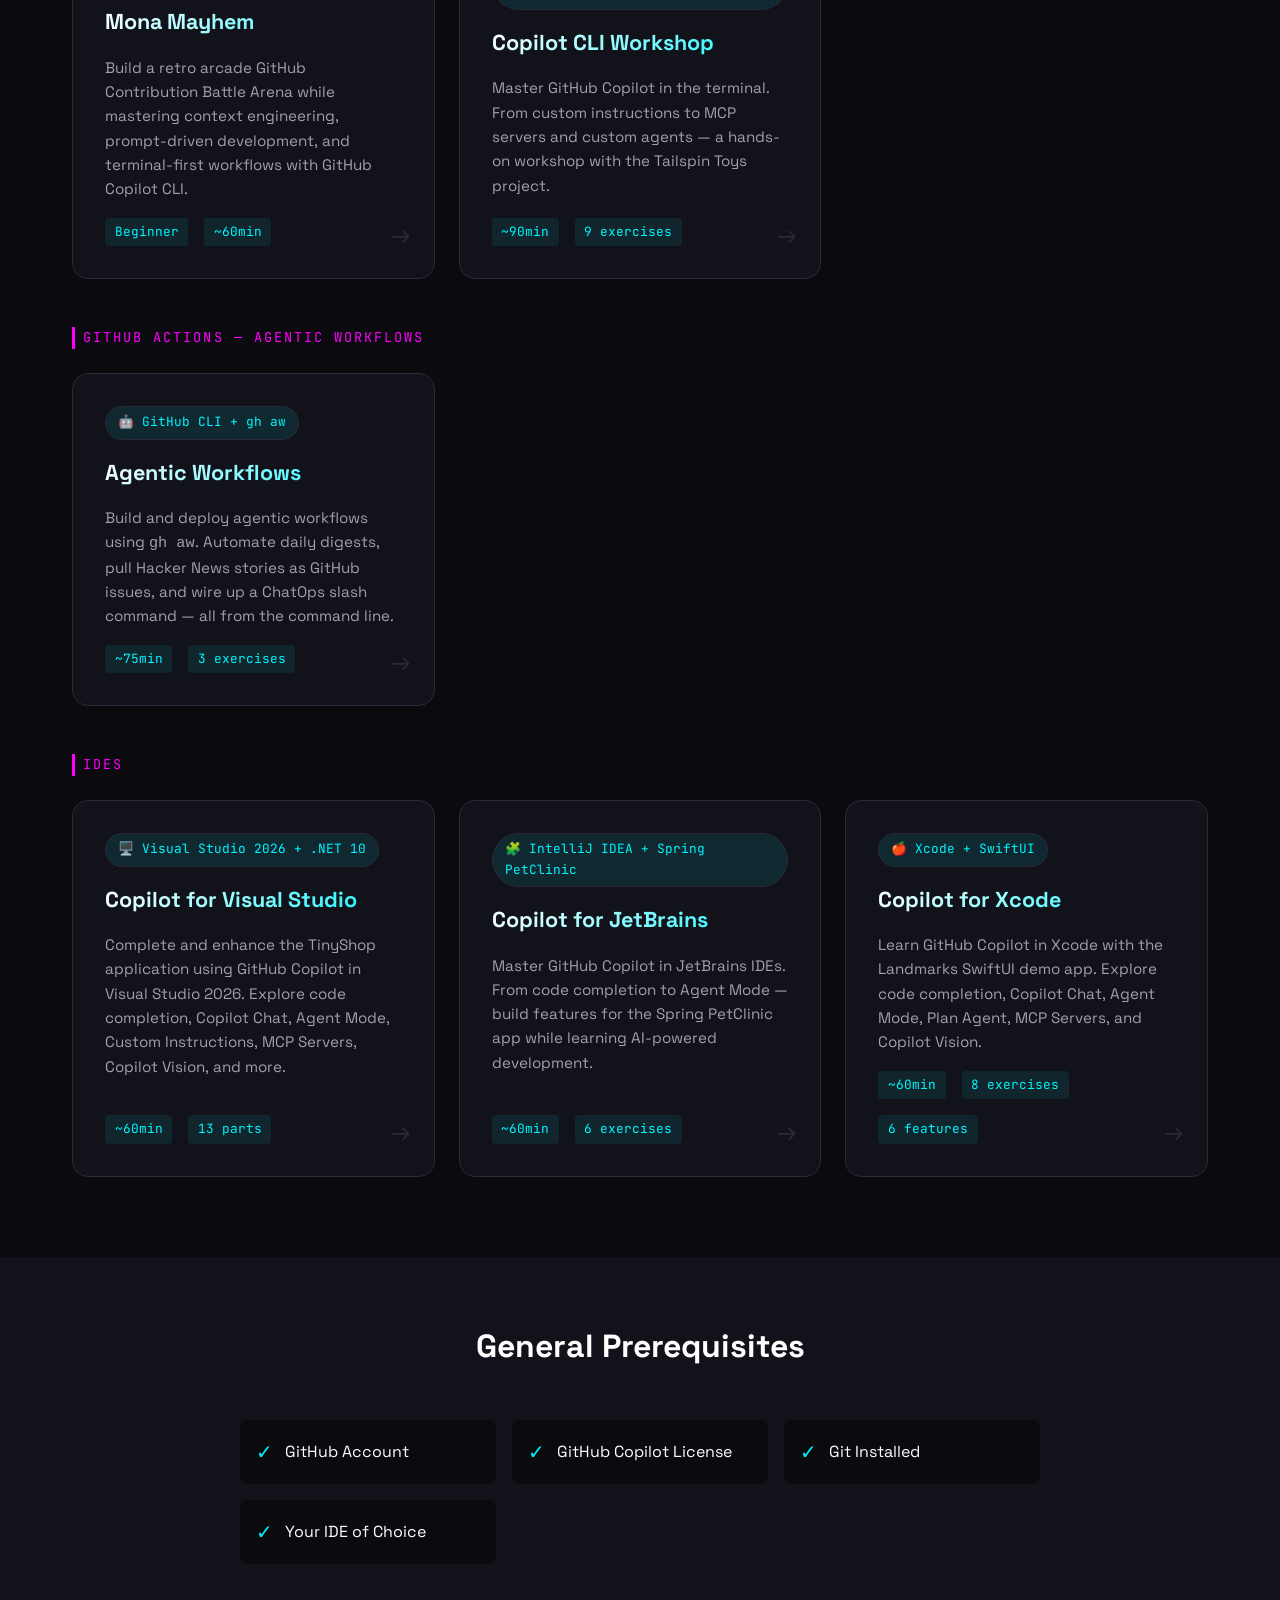
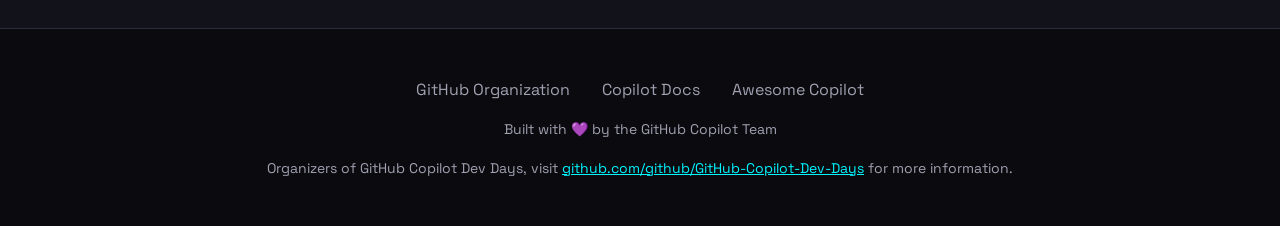
==== commit 7034e67e: "Remove GitHub Copilot Workshops hero badge from all pages Removed the hero-badge element from the En" ====
--- a/index.html
+++ b/index.html
@@ -66,7 +66,6 @@
 
     <section class="hero">
         <div class="container">
-            <div class="hero-badge">🎓 GitHub Copilot Workshops</div>
             <h1>GitHub Copilot Dev Days</h1>
             <p class="hero-subtitle">Hands-on workshops to master GitHub Copilot across every IDE, language, and workflow. Pick your stack, build something real, and level up your AI-powered development skills.</p>
             <div class="hero-cta">
